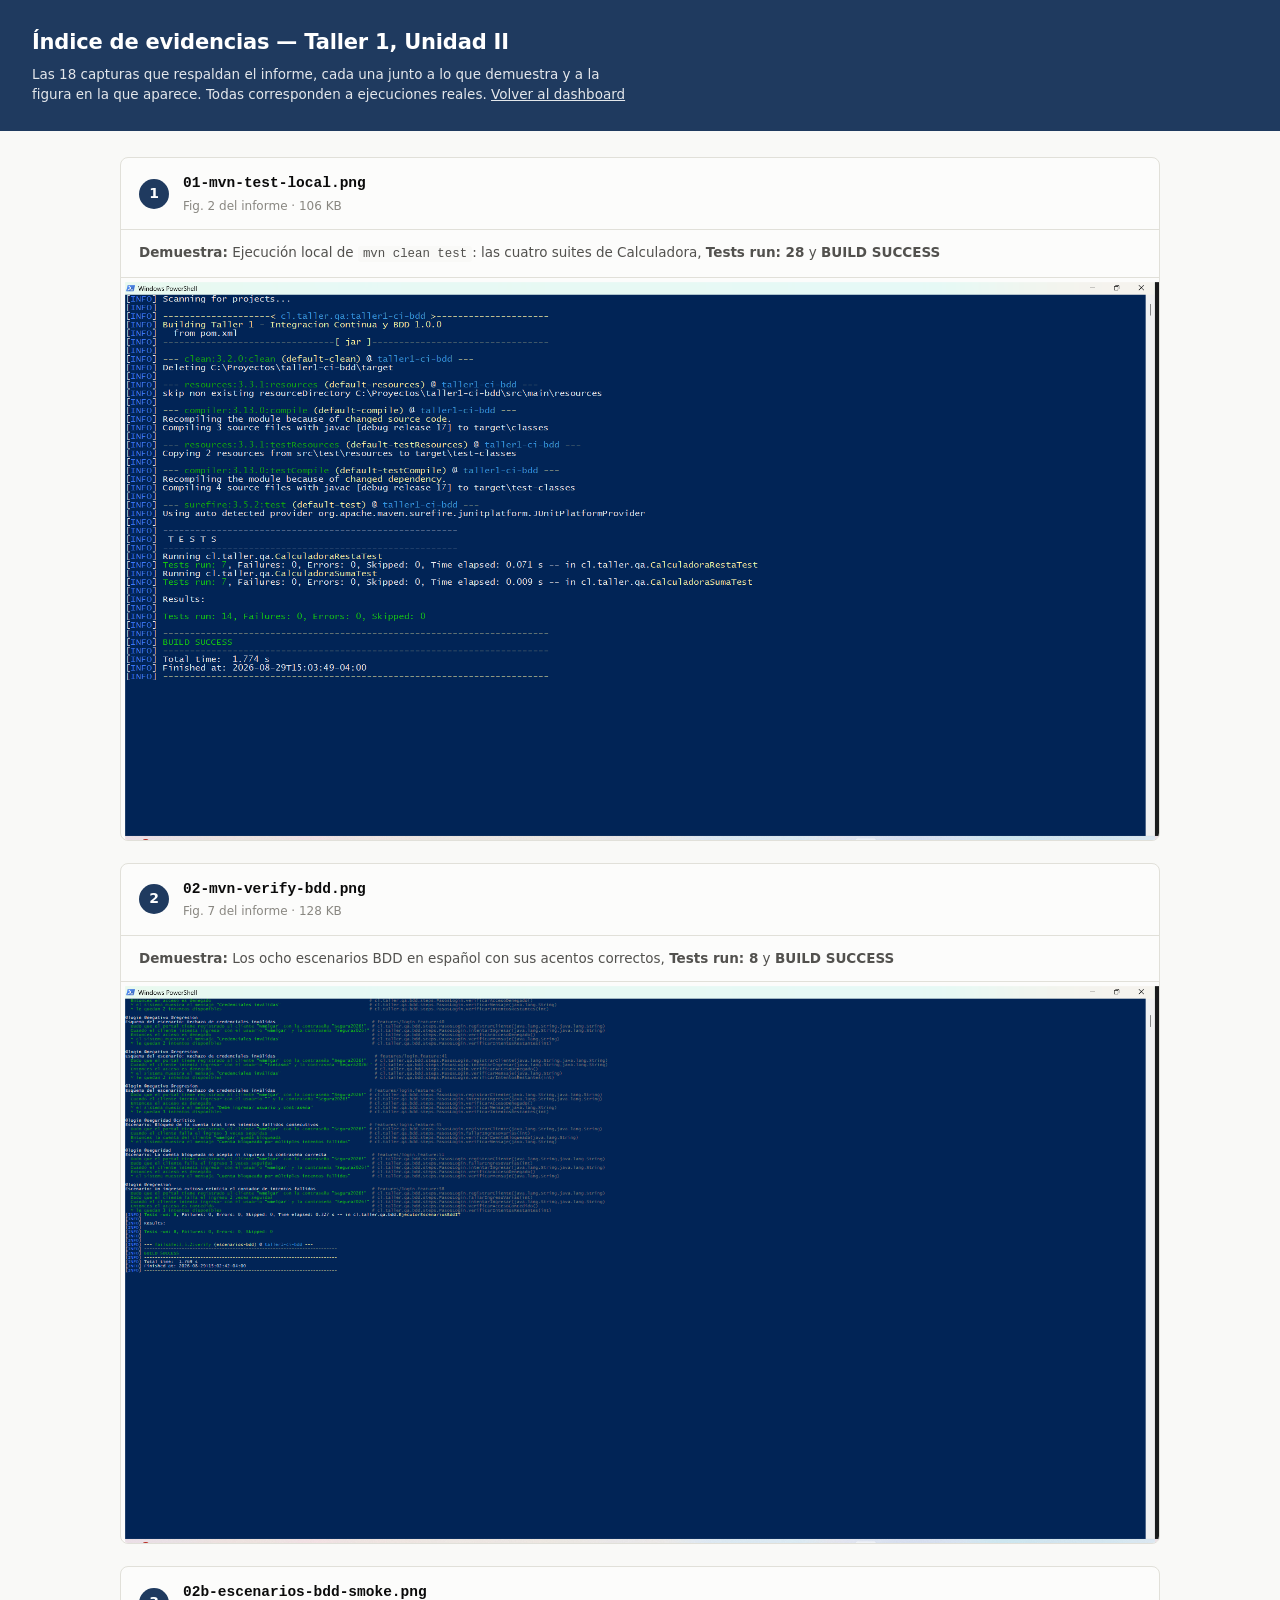
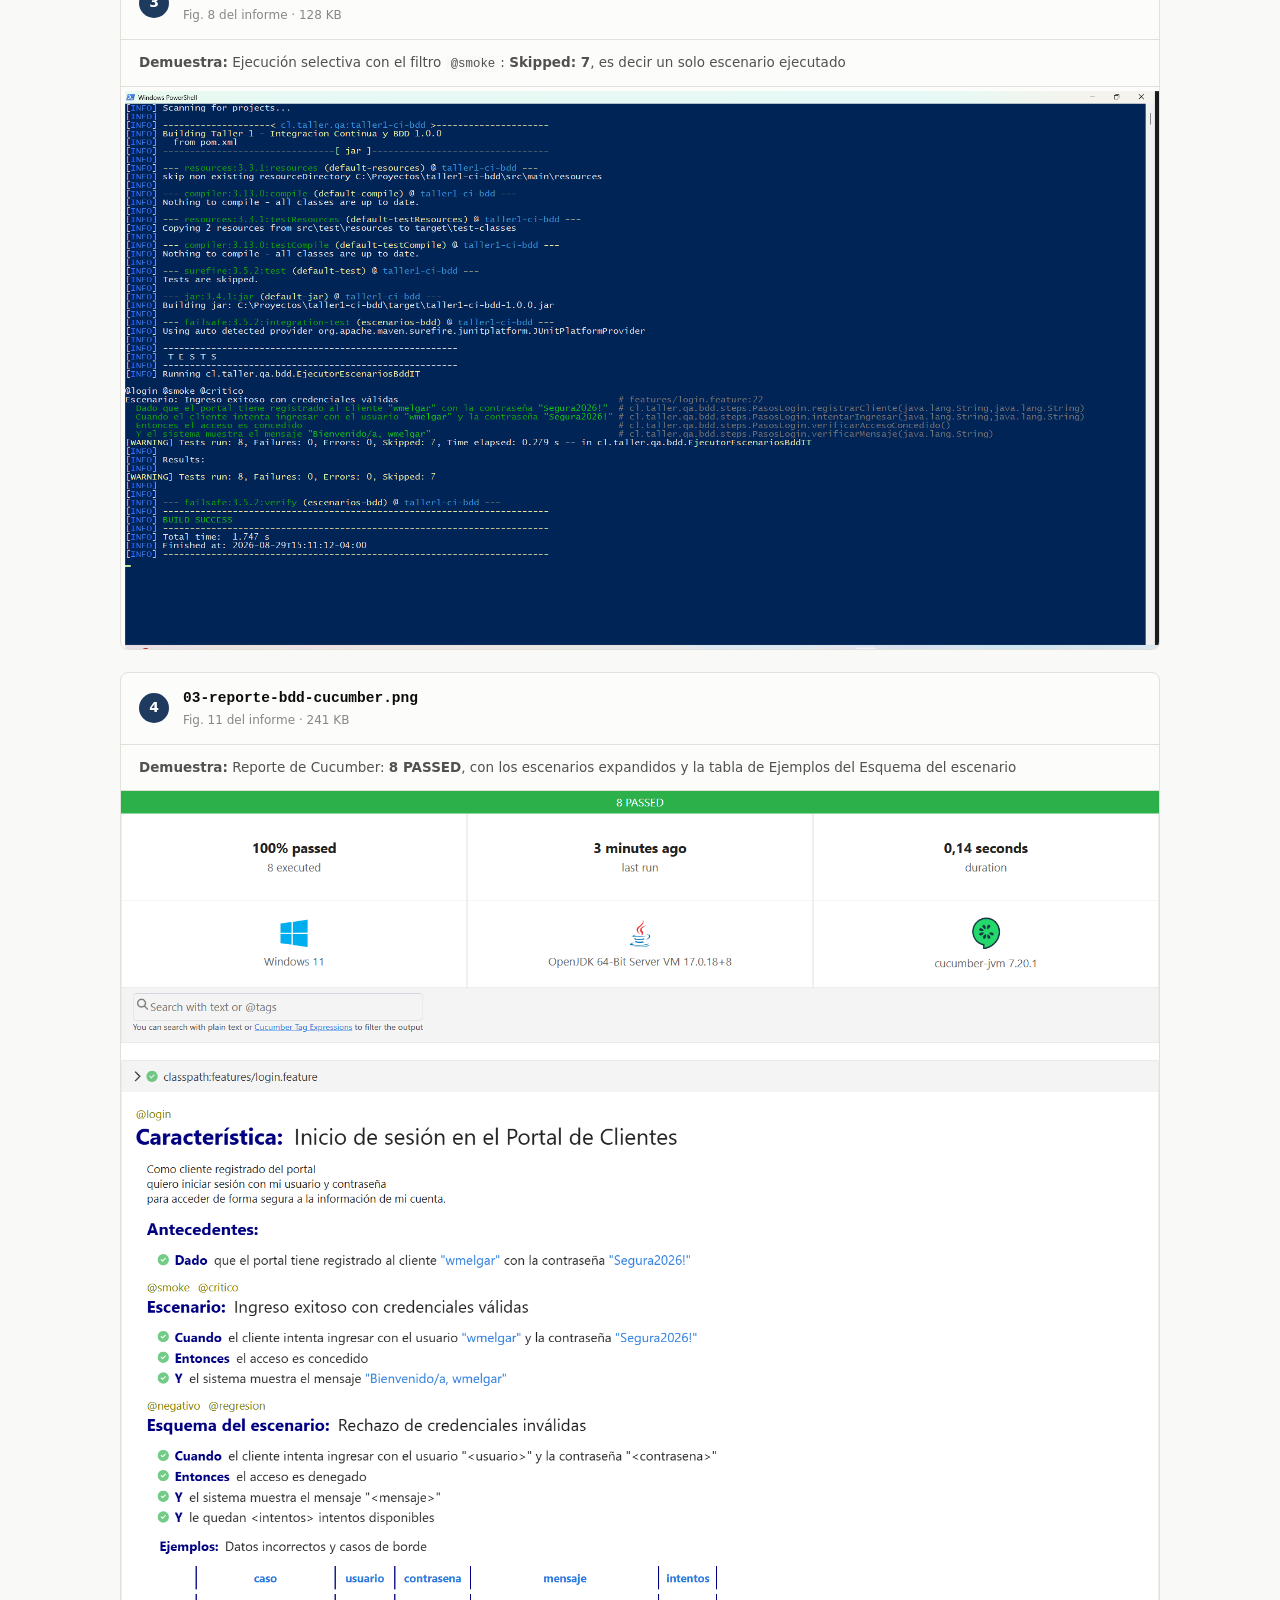
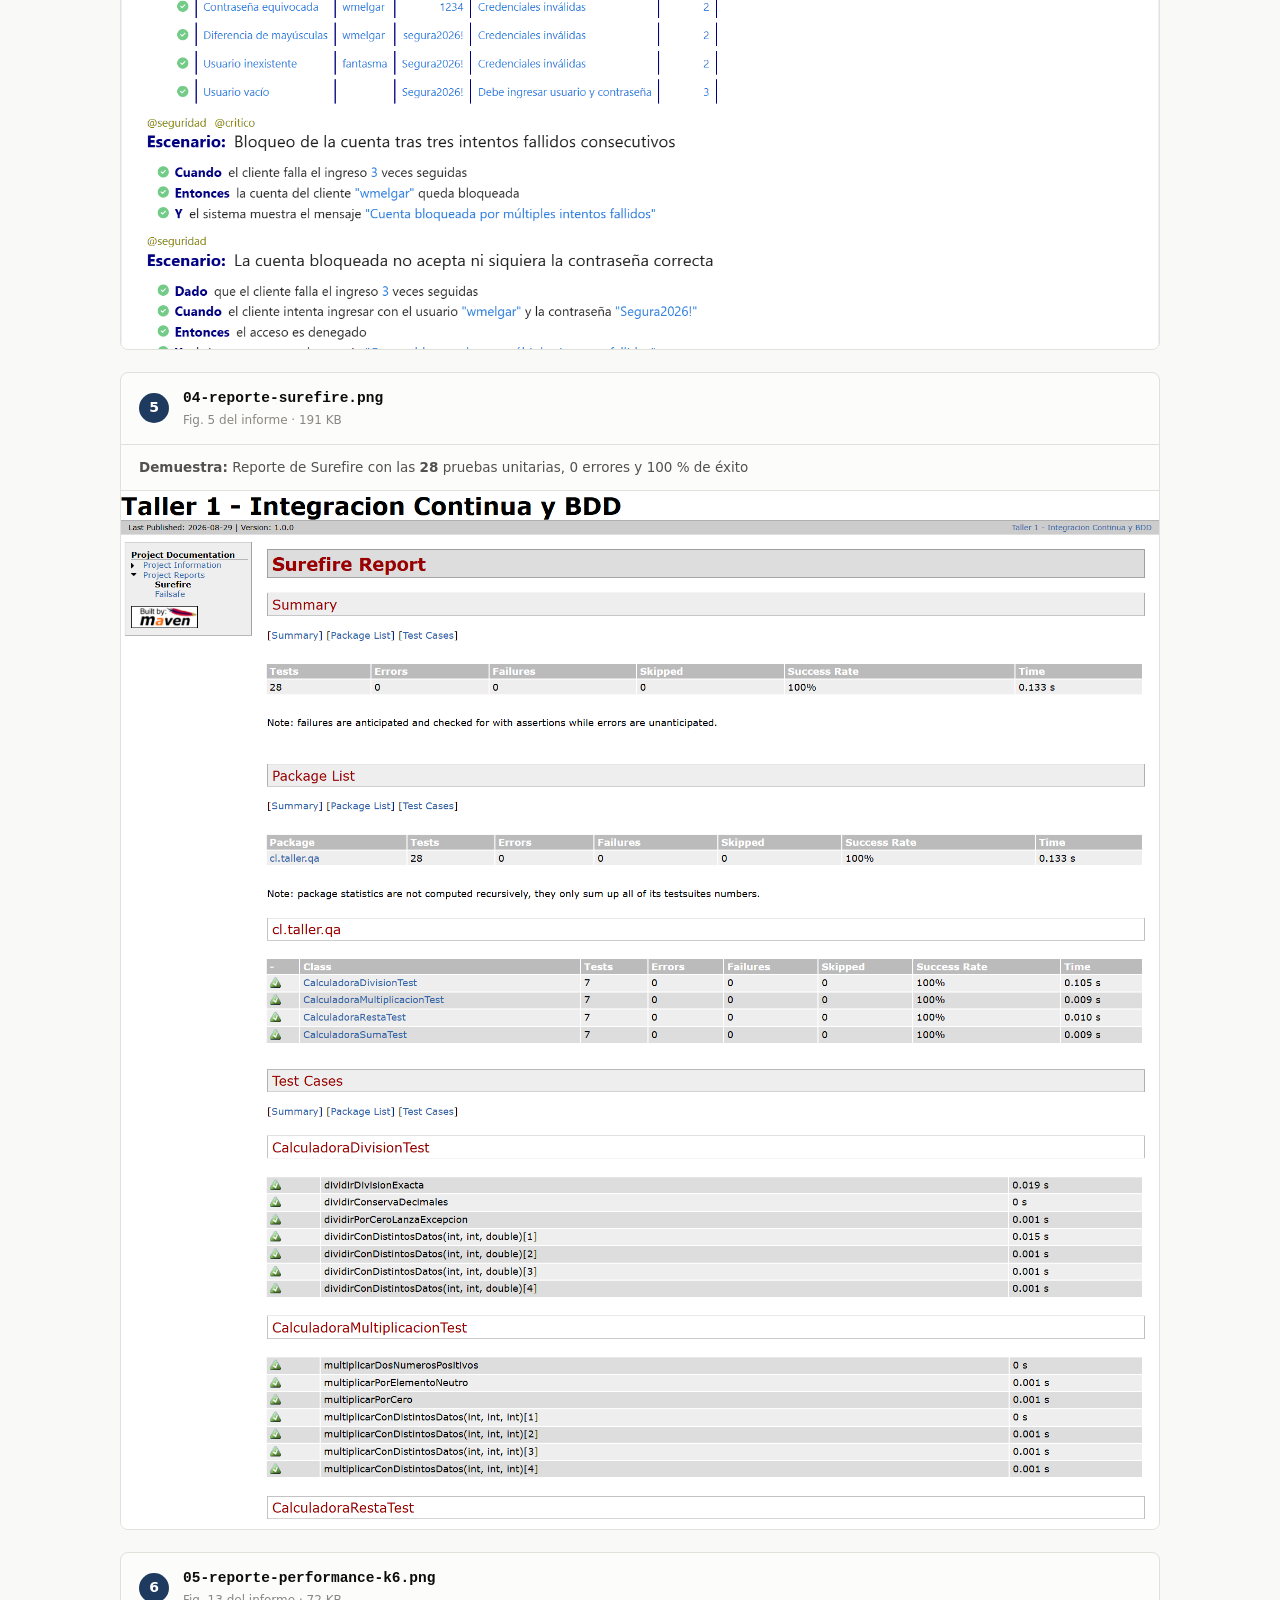
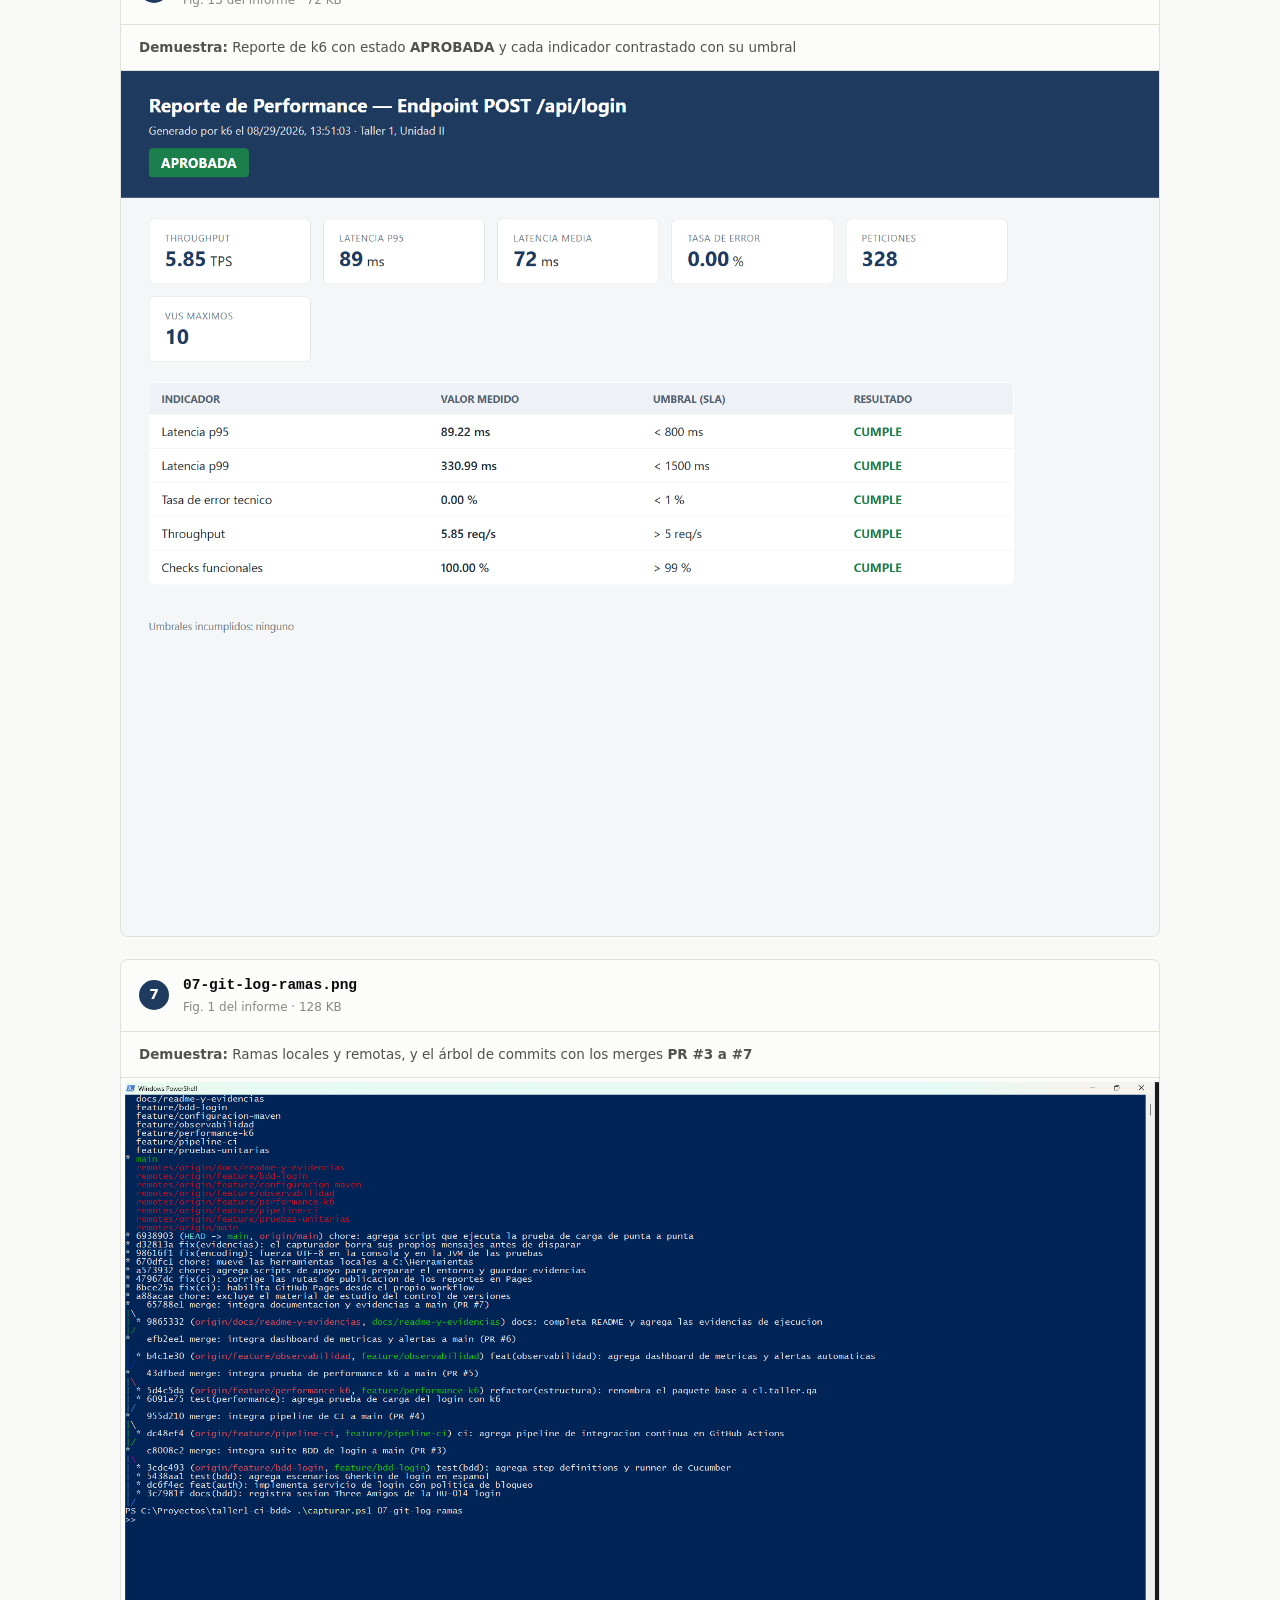
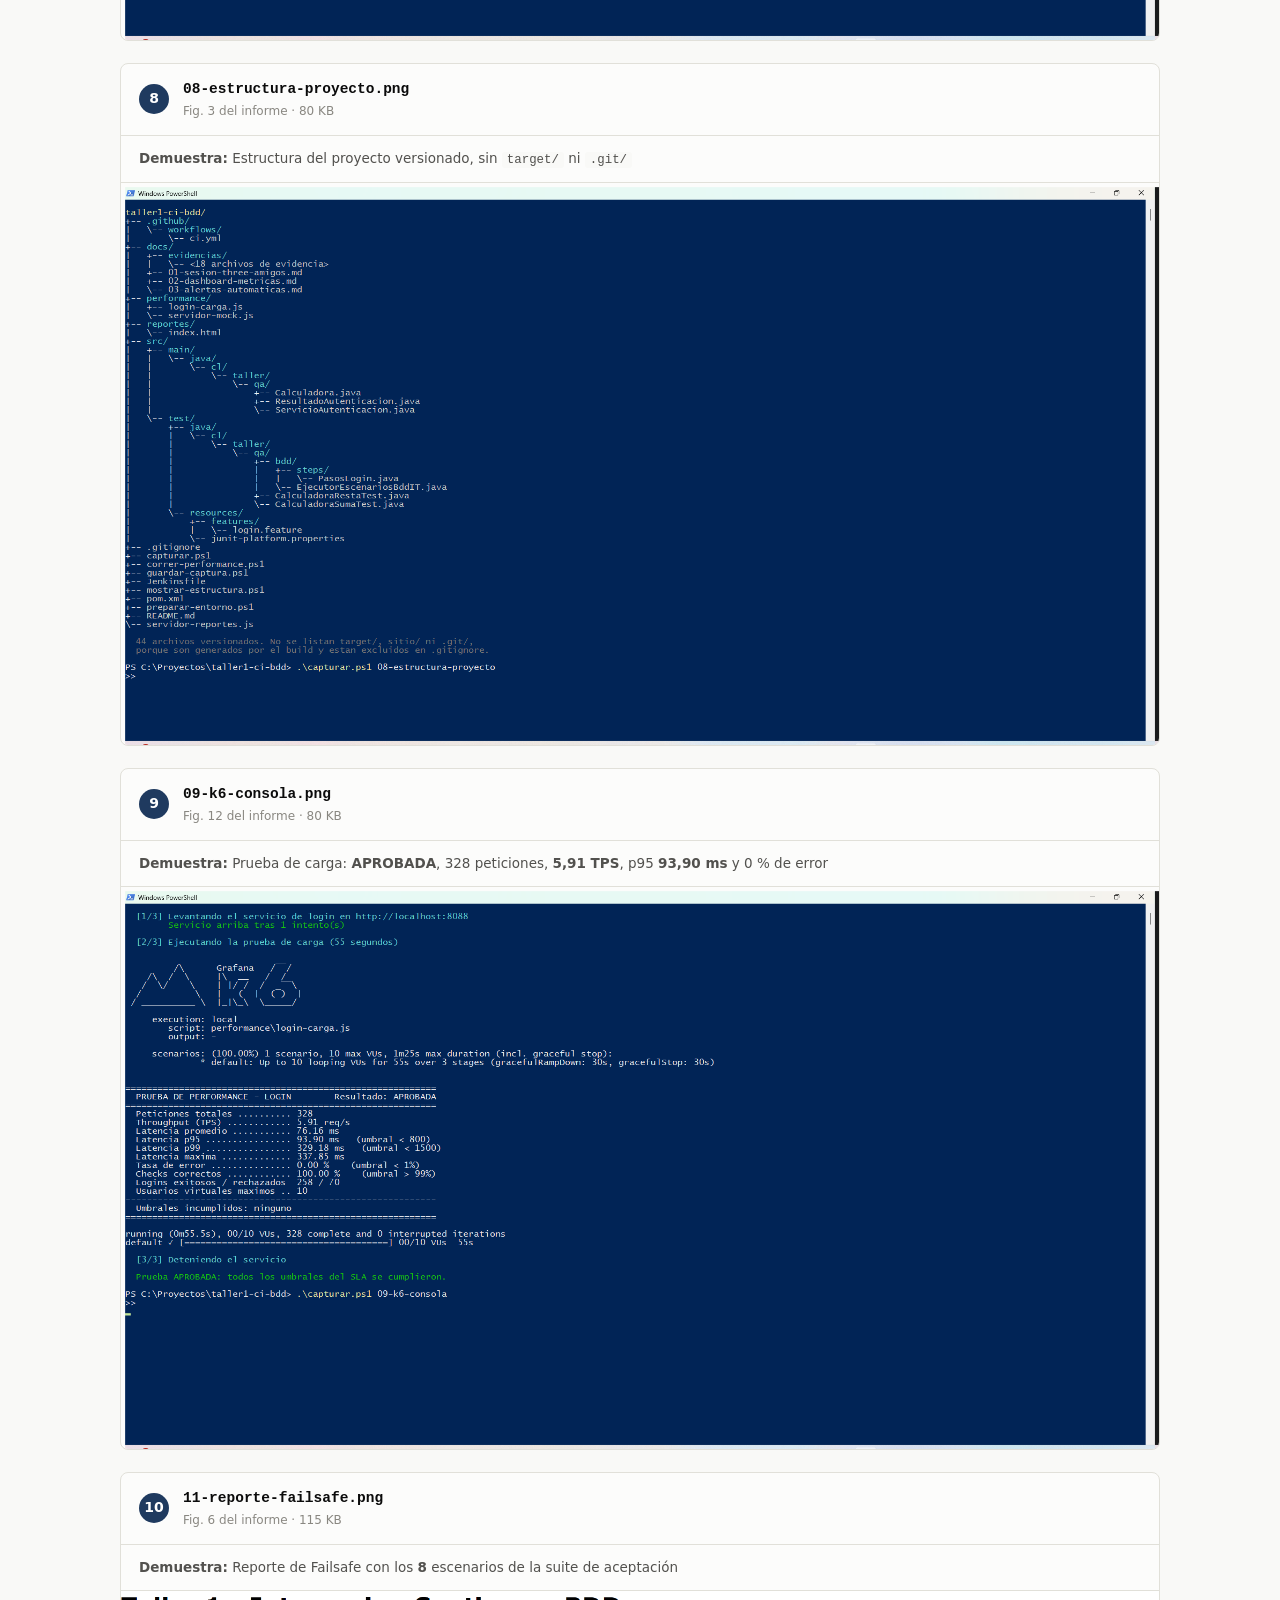
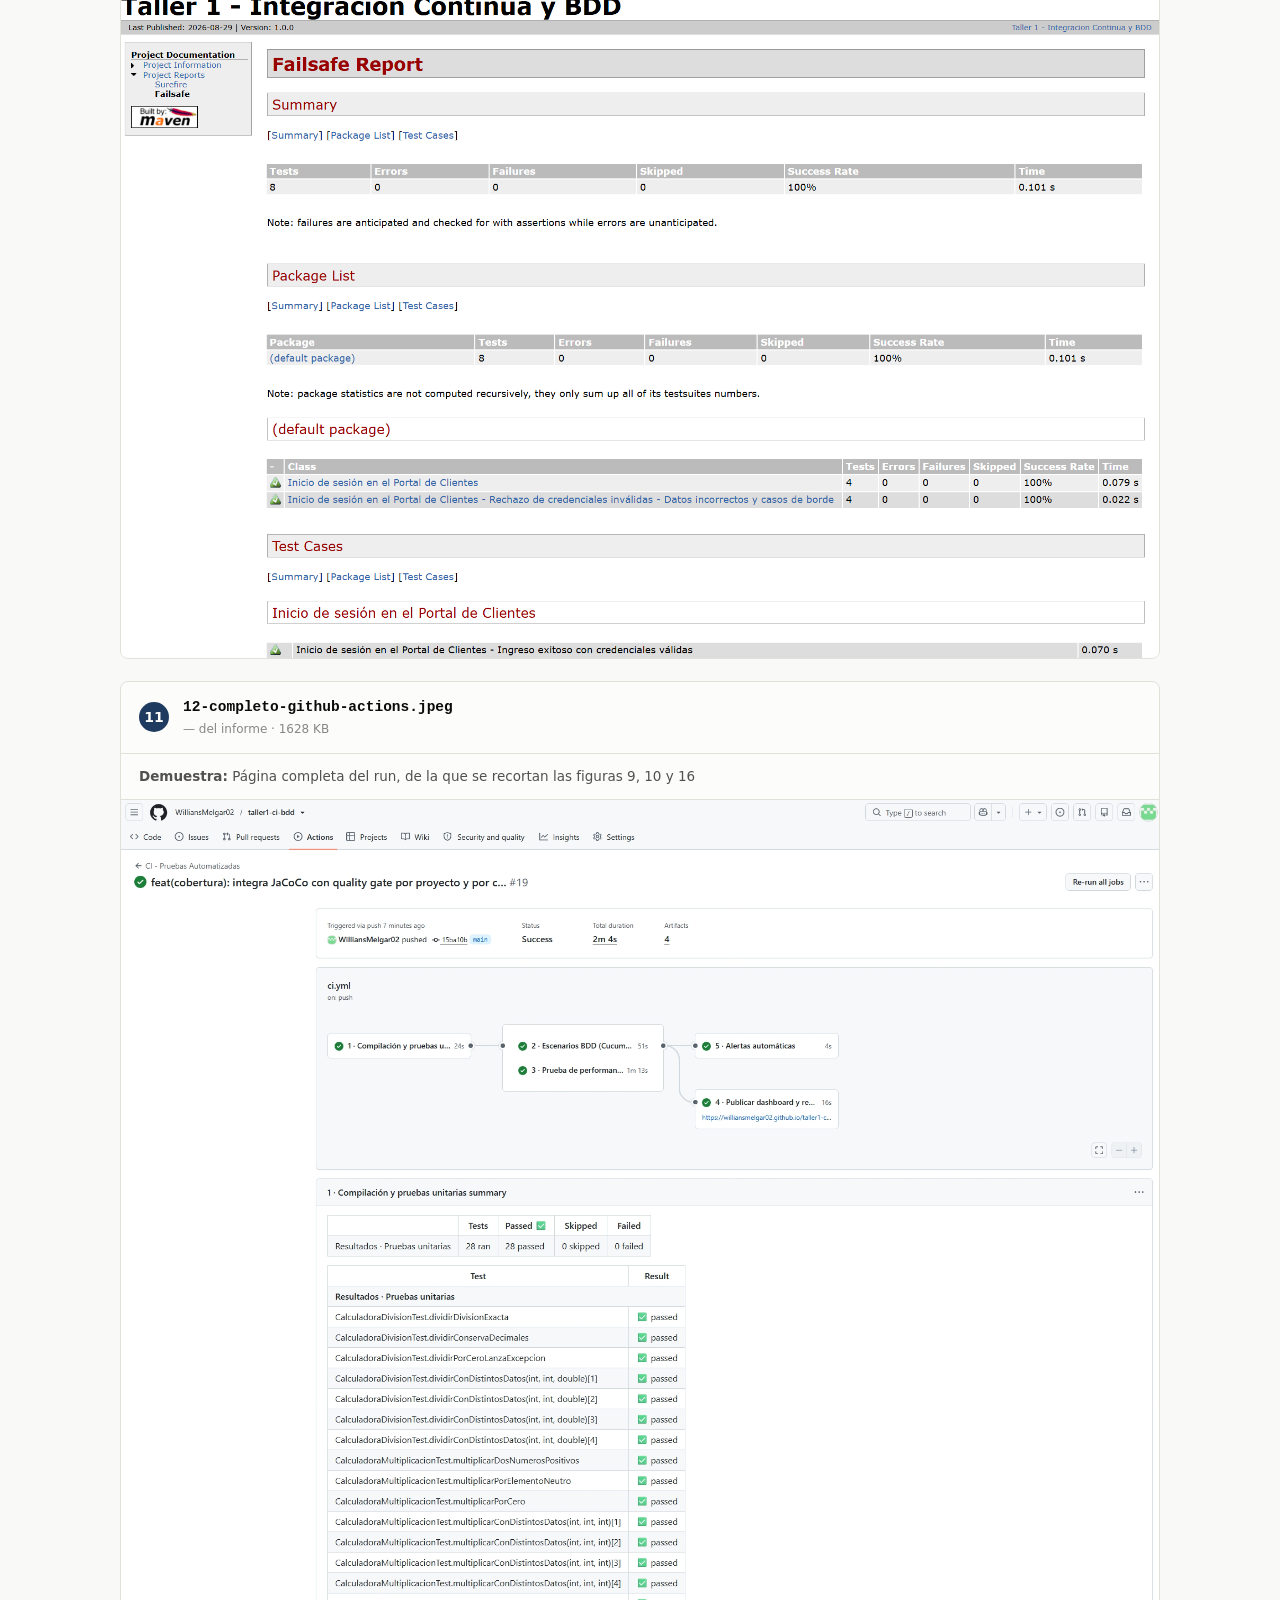
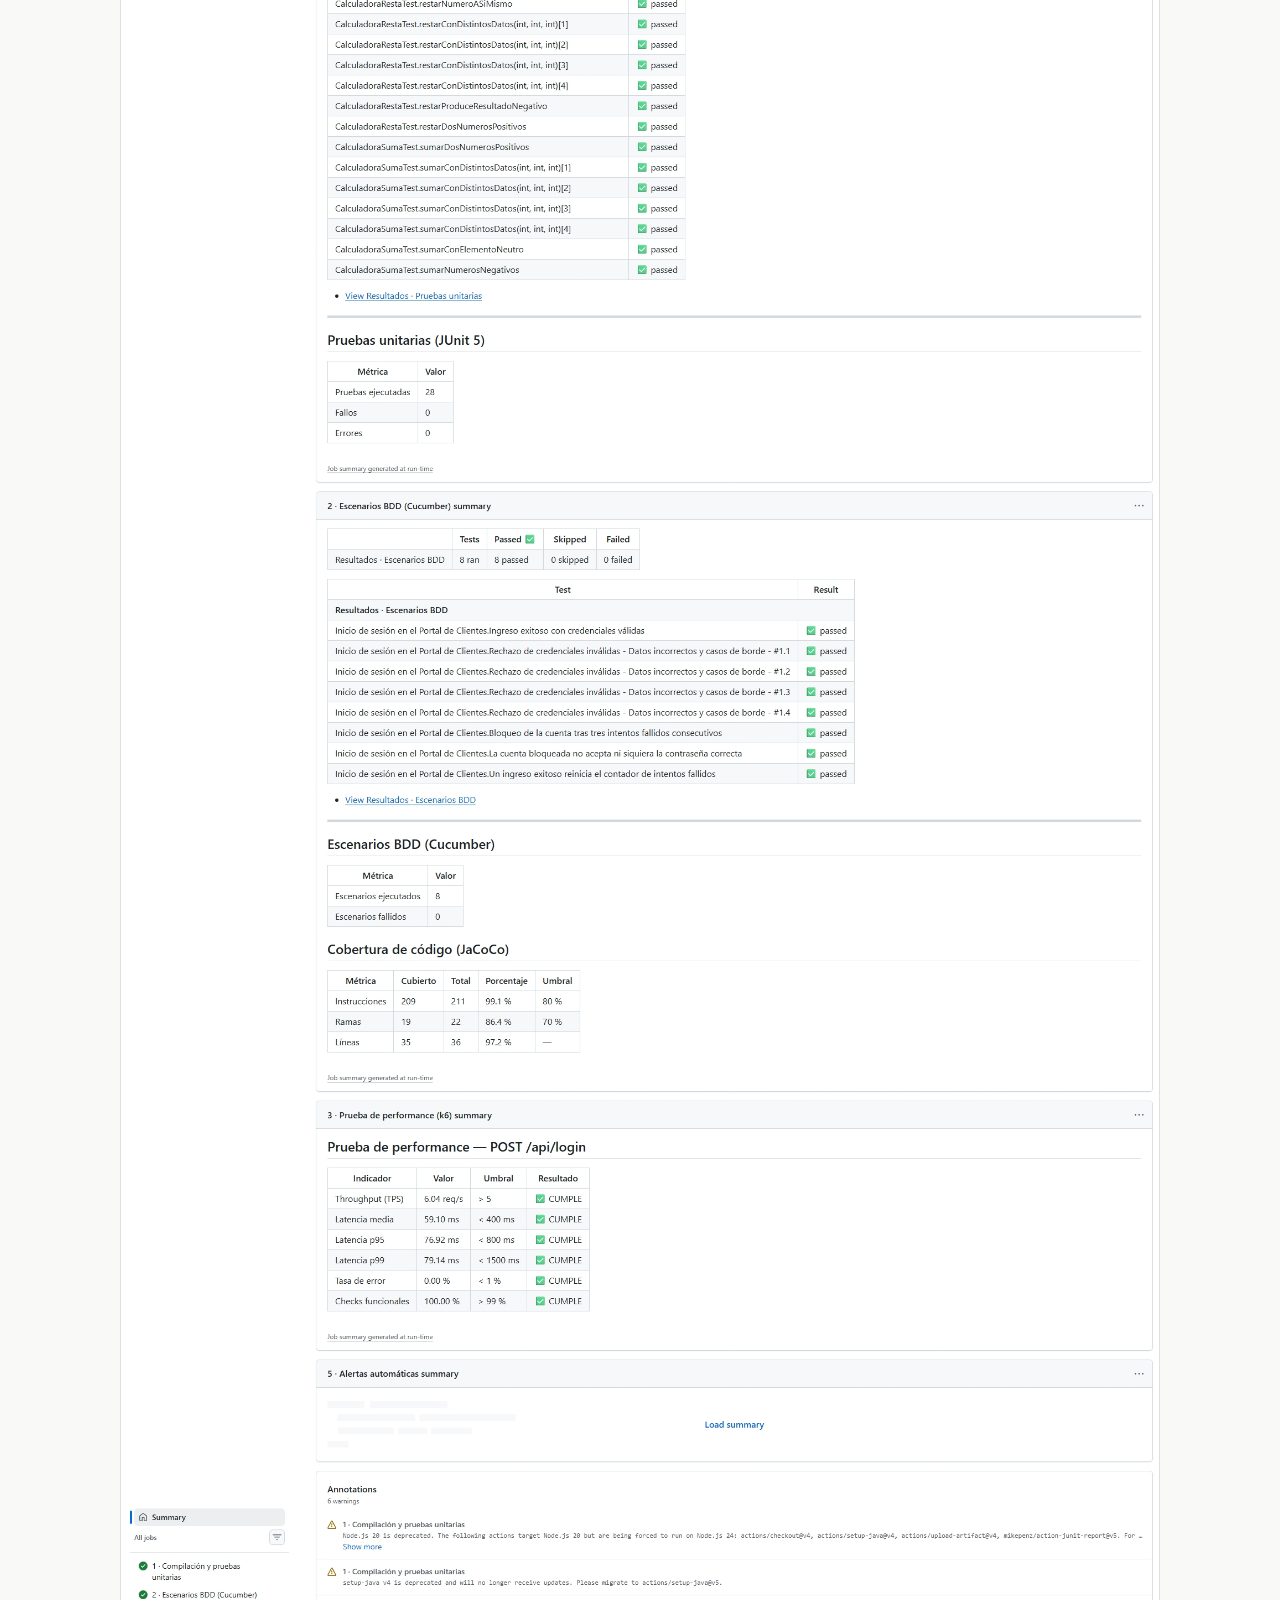
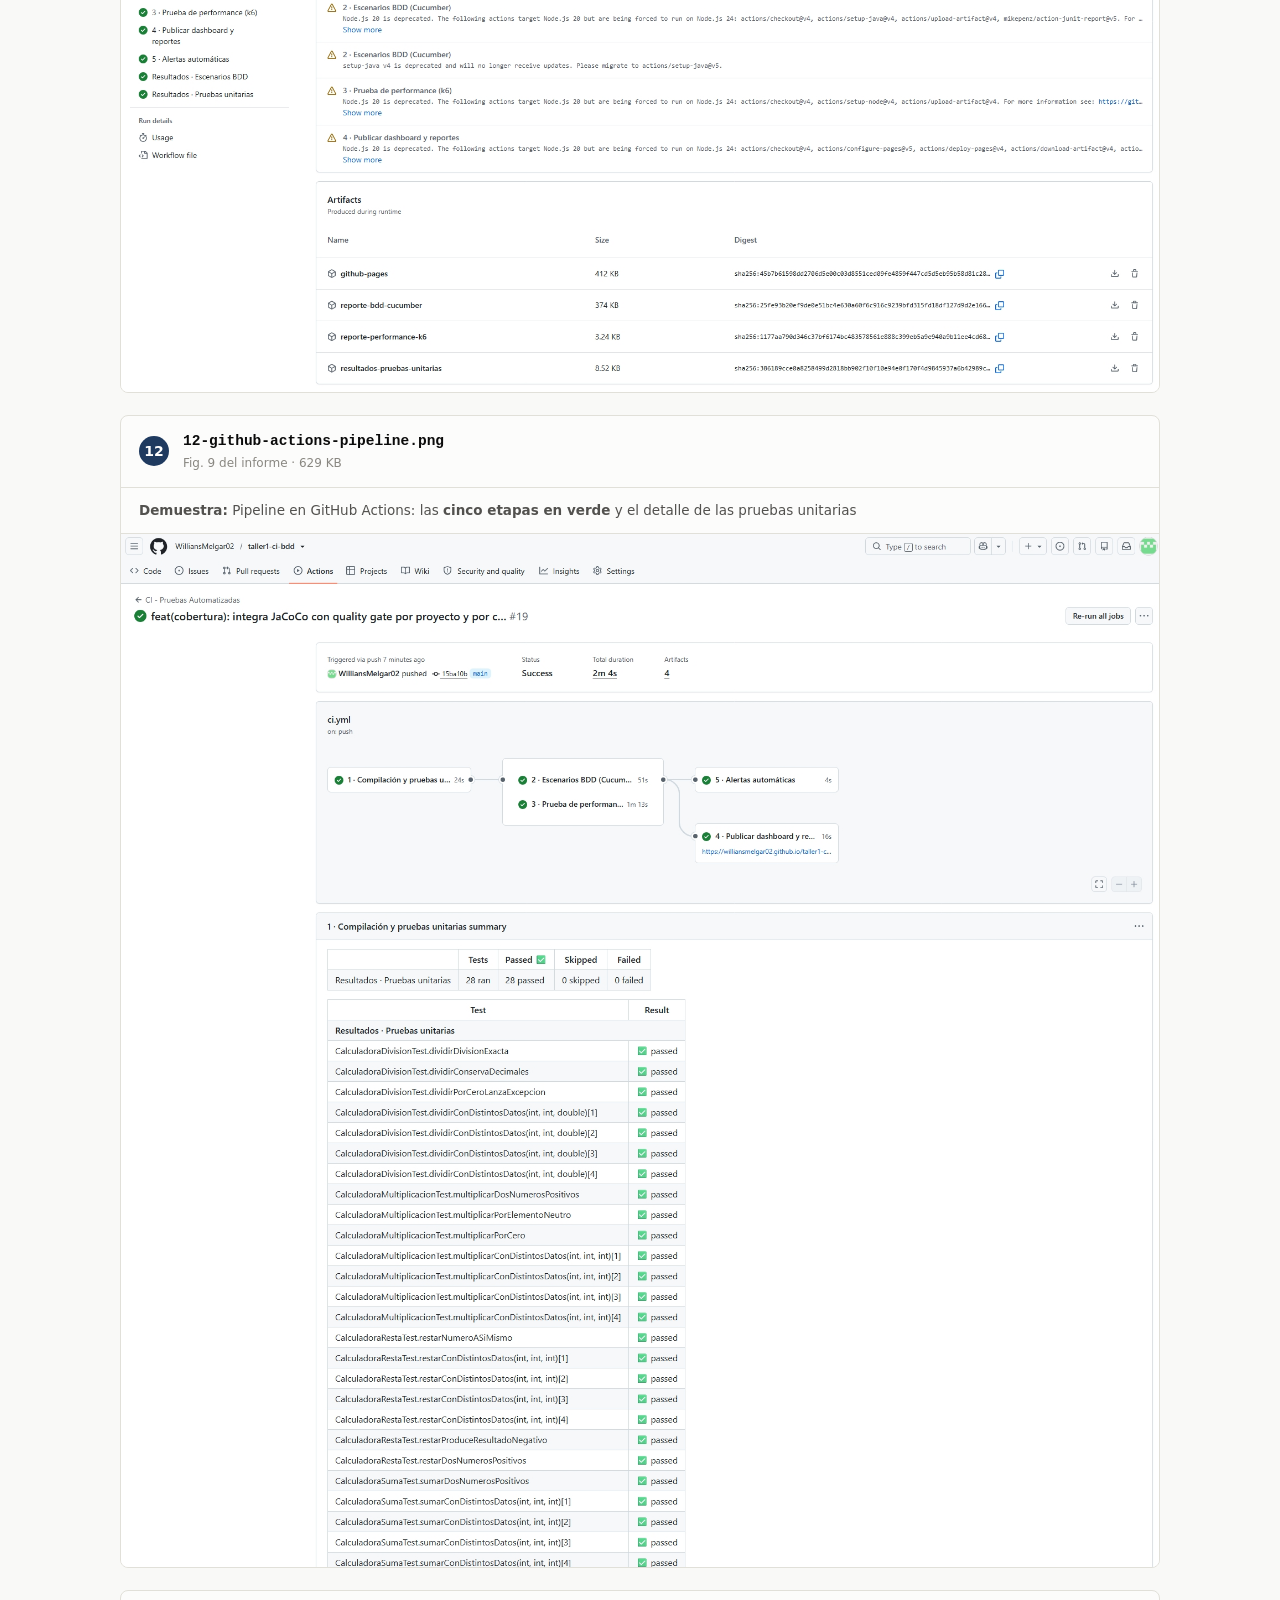
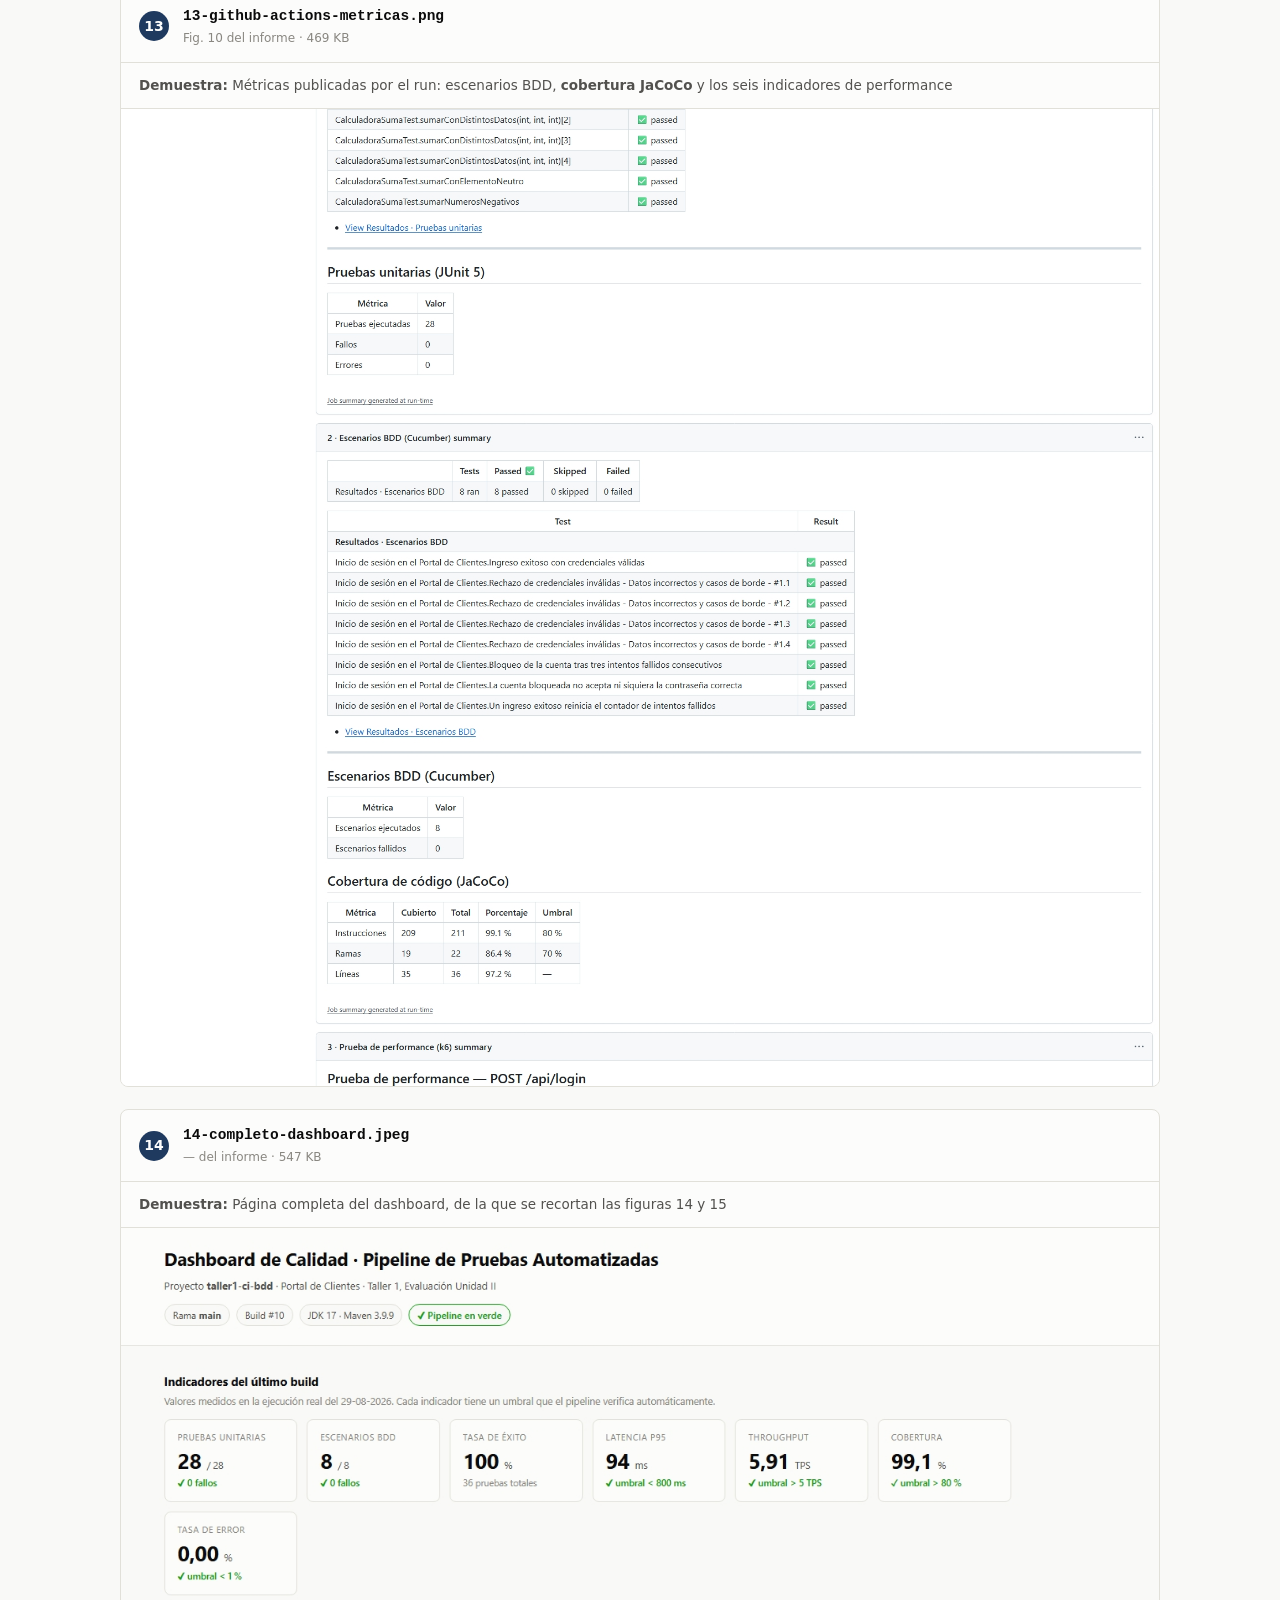
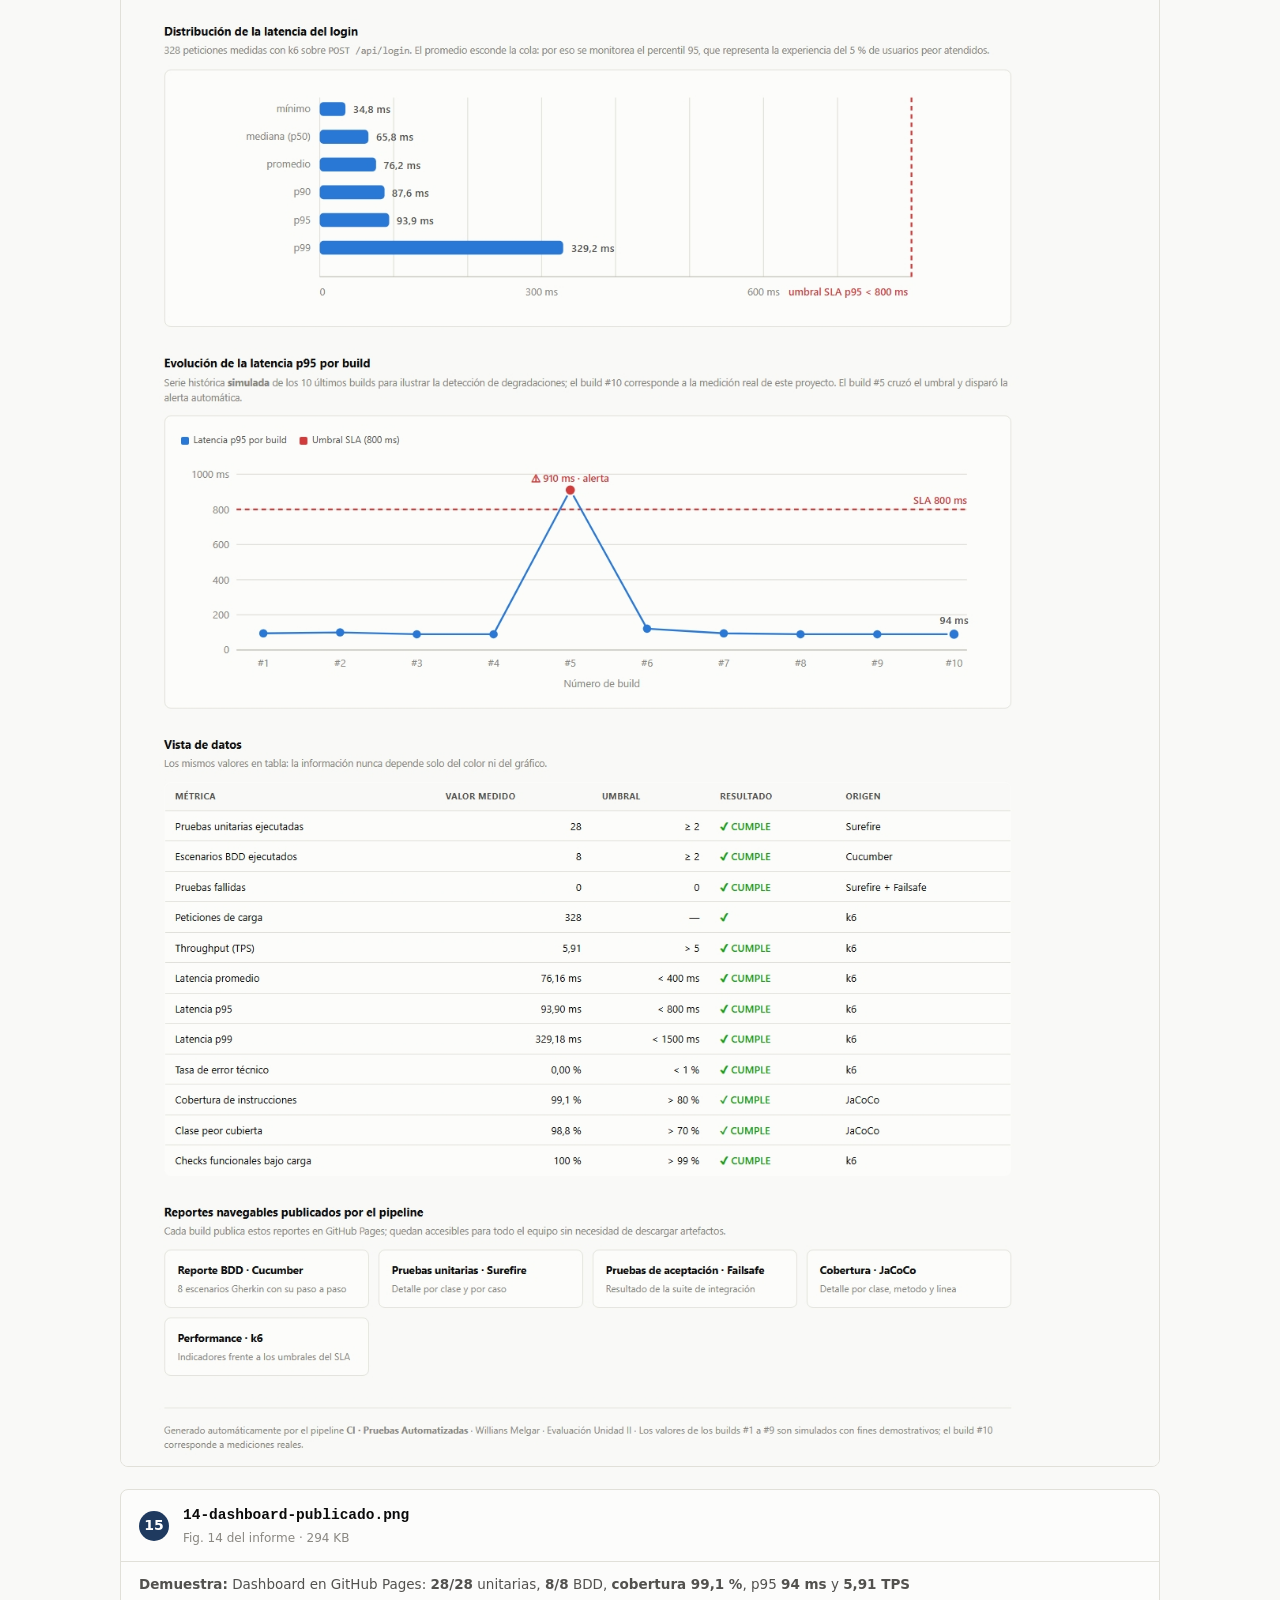
==== docs/evidencias/index.html @ ecc8187d "feat(evidencias): publica un indice navegable de las evidencias Una carpeta con dieciocho PNG no dic" ====
<!doctype html>
<html lang="es"><head><meta charset="utf-8">
<meta name="viewport" content="width=device-width, initial-scale=1">
<title>Índice de evidencias · Taller 1</title>
<style>
  :root{
    color-scheme: light;
    --plano:#f9f9f7; --superficie:#fcfcfb; --borde:#e1e0d9;
    --tinta:#0b0b0b; --tinta-2:#52514e; --tinta-mute:#898781; --acento:#1f3a5f;
  }
  @media (prefers-color-scheme: dark){
    :root{
      color-scheme: dark;
      --plano:#0d0d0d; --superficie:#1a1a19; --borde:#2c2c2a;
      --tinta:#ffffff; --tinta-2:#c3c2b7; --tinta-mute:#898781; --acento:#3987e5;
    }
  }
  *{box-sizing:border-box}
  body{margin:0;background:var(--plano);color:var(--tinta);
       font:15px/1.55 "Segoe UI",system-ui,-apple-system,Arial,sans-serif}
  header.top{background:var(--acento);color:#fff;padding:26px 32px}
  header.top h1{margin:0 0 5px;font-size:21px;letter-spacing:-.2px}
  header.top p{margin:0;opacity:.88;font-size:13.5px;max-width:70ch}
  header.top a{color:#fff}
  main{max-width:1080px;margin:0 auto;padding:26px 20px 60px}
  .ficha{background:var(--superficie);border:1px solid var(--borde);
         border-radius:8px;margin-bottom:22px;overflow:hidden}
  .ficha header{display:flex;align-items:center;gap:14px;padding:14px 18px;
                border-bottom:1px solid var(--borde)}
  .n{background:var(--acento);color:#fff;width:30px;height:30px;border-radius:50%;
     display:grid;place-items:center;font-weight:700;font-size:14px;flex:none}
  .ficha h2{margin:0;font-size:14.5px;font-family:Consolas,ui-monospace,monospace;word-break:break-all}
  .meta{margin:2px 0 0;font-size:12px;color:var(--tinta-mute)}
  .demuestra{margin:0;padding:12px 18px;font-size:13.5px;color:var(--tinta-2);
             border-bottom:1px solid var(--borde)}
  code{font-family:Consolas,ui-monospace,monospace;font-size:.92em;
       background:var(--plano);padding:1px 5px;border-radius:3px}
  .ficha img{display:block;width:100%;height:auto}
  footer{text-align:center;color:var(--tinta-mute);font-size:12.5px;padding:22px}
</style></head><body>
<header class="top">
  <h1>Índice de evidencias &mdash; Taller 1, Unidad II</h1>
  <p>Las 18 capturas que respaldan el informe, cada una junto a lo que demuestra y a la figura
     en la que aparece. Todas corresponden a ejecuciones reales.
     <a href="../../">Volver al dashboard</a></p>
</header>
<main>

  <section class="ficha">
    <header>
      <span class="n">1</span>
      <div class="titulo">
        <h2>01-mvn-test-local.png</h2>
        <p class="meta">Fig. 2 del informe &middot; 106 KB</p>
      </div>
    </header>
    <p class="demuestra"><strong>Demuestra:</strong> Ejecución local de <code>mvn clean test</code>: las cuatro suites de Calculadora, <b>Tests run: 28</b> y <b>BUILD SUCCESS</b></p>
    <a href="01-mvn-test-local.png" target="_blank" rel="noopener">
      <img src="01-mvn-test-local.png" alt="01-mvn-test-local.png" loading="lazy">
    </a>
  </section>

  <section class="ficha">
    <header>
      <span class="n">2</span>
      <div class="titulo">
        <h2>02-mvn-verify-bdd.png</h2>
        <p class="meta">Fig. 7 del informe &middot; 128 KB</p>
      </div>
    </header>
    <p class="demuestra"><strong>Demuestra:</strong> Los ocho escenarios BDD en español con sus acentos correctos, <b>Tests run: 8</b> y <b>BUILD SUCCESS</b></p>
    <a href="02-mvn-verify-bdd.png" target="_blank" rel="noopener">
      <img src="02-mvn-verify-bdd.png" alt="02-mvn-verify-bdd.png" loading="lazy">
    </a>
  </section>

  <section class="ficha">
    <header>
      <span class="n">3</span>
      <div class="titulo">
        <h2>02b-escenarios-bdd-smoke.png</h2>
        <p class="meta">Fig. 8 del informe &middot; 128 KB</p>
      </div>
    </header>
    <p class="demuestra"><strong>Demuestra:</strong> Ejecución selectiva con el filtro <code>@smoke</code>: <b>Skipped: 7</b>, es decir un solo escenario ejecutado</p>
    <a href="02b-escenarios-bdd-smoke.png" target="_blank" rel="noopener">
      <img src="02b-escenarios-bdd-smoke.png" alt="02b-escenarios-bdd-smoke.png" loading="lazy">
    </a>
  </section>

  <section class="ficha">
    <header>
      <span class="n">4</span>
      <div class="titulo">
        <h2>03-reporte-bdd-cucumber.png</h2>
        <p class="meta">Fig. 11 del informe &middot; 241 KB</p>
      </div>
    </header>
    <p class="demuestra"><strong>Demuestra:</strong> Reporte de Cucumber: <b>8 PASSED</b>, con los escenarios expandidos y la tabla de Ejemplos del Esquema del escenario</p>
    <a href="03-reporte-bdd-cucumber.png" target="_blank" rel="noopener">
      <img src="03-reporte-bdd-cucumber.png" alt="03-reporte-bdd-cucumber.png" loading="lazy">
    </a>
  </section>

  <section class="ficha">
    <header>
      <span class="n">5</span>
      <div class="titulo">
        <h2>04-reporte-surefire.png</h2>
        <p class="meta">Fig. 5 del informe &middot; 191 KB</p>
      </div>
    </header>
    <p class="demuestra"><strong>Demuestra:</strong> Reporte de Surefire con las <b>28</b> pruebas unitarias, 0 errores y 100 % de éxito</p>
    <a href="04-reporte-surefire.png" target="_blank" rel="noopener">
      <img src="04-reporte-surefire.png" alt="04-reporte-surefire.png" loading="lazy">
    </a>
  </section>

  <section class="ficha">
    <header>
      <span class="n">6</span>
      <div class="titulo">
        <h2>05-reporte-performance-k6.png</h2>
        <p class="meta">Fig. 13 del informe &middot; 72 KB</p>
      </div>
    </header>
    <p class="demuestra"><strong>Demuestra:</strong> Reporte de k6 con estado <b>APROBADA</b> y cada indicador contrastado con su umbral</p>
    <a href="05-reporte-performance-k6.png" target="_blank" rel="noopener">
      <img src="05-reporte-performance-k6.png" alt="05-reporte-performance-k6.png" loading="lazy">
    </a>
  </section>

  <section class="ficha">
    <header>
      <span class="n">7</span>
      <div class="titulo">
        <h2>07-git-log-ramas.png</h2>
        <p class="meta">Fig. 1 del informe &middot; 128 KB</p>
      </div>
    </header>
    <p class="demuestra"><strong>Demuestra:</strong> Ramas locales y remotas, y el árbol de commits con los merges <b>PR #3 a #7</b></p>
    <a href="07-git-log-ramas.png" target="_blank" rel="noopener">
      <img src="07-git-log-ramas.png" alt="07-git-log-ramas.png" loading="lazy">
    </a>
  </section>

  <section class="ficha">
    <header>
      <span class="n">8</span>
      <div class="titulo">
        <h2>08-estructura-proyecto.png</h2>
        <p class="meta">Fig. 3 del informe &middot; 80 KB</p>
      </div>
    </header>
    <p class="demuestra"><strong>Demuestra:</strong> Estructura del proyecto versionado, sin <code>target/</code> ni <code>.git/</code></p>
    <a href="08-estructura-proyecto.png" target="_blank" rel="noopener">
      <img src="08-estructura-proyecto.png" alt="08-estructura-proyecto.png" loading="lazy">
    </a>
  </section>

  <section class="ficha">
    <header>
      <span class="n">9</span>
      <div class="titulo">
        <h2>09-k6-consola.png</h2>
        <p class="meta">Fig. 12 del informe &middot; 80 KB</p>
      </div>
    </header>
    <p class="demuestra"><strong>Demuestra:</strong> Prueba de carga: <b>APROBADA</b>, 328 peticiones, <b>5,91 TPS</b>, p95 <b>93,90 ms</b> y 0 % de error</p>
    <a href="09-k6-consola.png" target="_blank" rel="noopener">
      <img src="09-k6-consola.png" alt="09-k6-consola.png" loading="lazy">
    </a>
  </section>

  <section class="ficha">
    <header>
      <span class="n">10</span>
      <div class="titulo">
        <h2>11-reporte-failsafe.png</h2>
        <p class="meta">Fig. 6 del informe &middot; 115 KB</p>
      </div>
    </header>
    <p class="demuestra"><strong>Demuestra:</strong> Reporte de Failsafe con los <b>8</b> escenarios de la suite de aceptación</p>
    <a href="11-reporte-failsafe.png" target="_blank" rel="noopener">
      <img src="11-reporte-failsafe.png" alt="11-reporte-failsafe.png" loading="lazy">
    </a>
  </section>

  <section class="ficha">
    <header>
      <span class="n">11</span>
      <div class="titulo">
        <h2>12-completo-github-actions.jpeg</h2>
        <p class="meta">— del informe &middot; 1628 KB</p>
      </div>
    </header>
    <p class="demuestra"><strong>Demuestra:</strong> Página completa del run, de la que se recortan las figuras 9, 10 y 16</p>
    <a href="12-completo-github-actions.jpeg" target="_blank" rel="noopener">
      <img src="12-completo-github-actions.jpeg" alt="12-completo-github-actions.jpeg" loading="lazy">
    </a>
  </section>

  <section class="ficha">
    <header>
      <span class="n">12</span>
      <div class="titulo">
        <h2>12-github-actions-pipeline.png</h2>
        <p class="meta">Fig. 9 del informe &middot; 629 KB</p>
      </div>
    </header>
    <p class="demuestra"><strong>Demuestra:</strong> Pipeline en GitHub Actions: las <b>cinco etapas en verde</b> y el detalle de las pruebas unitarias</p>
    <a href="12-github-actions-pipeline.png" target="_blank" rel="noopener">
      <img src="12-github-actions-pipeline.png" alt="12-github-actions-pipeline.png" loading="lazy">
    </a>
  </section>

  <section class="ficha">
    <header>
      <span class="n">13</span>
      <div class="titulo">
        <h2>13-github-actions-metricas.png</h2>
        <p class="meta">Fig. 10 del informe &middot; 469 KB</p>
      </div>
    </header>
    <p class="demuestra"><strong>Demuestra:</strong> Métricas publicadas por el run: escenarios BDD, <b>cobertura JaCoCo</b> y los seis indicadores de performance</p>
    <a href="13-github-actions-metricas.png" target="_blank" rel="noopener">
      <img src="13-github-actions-metricas.png" alt="13-github-actions-metricas.png" loading="lazy">
    </a>
  </section>

  <section class="ficha">
    <header>
      <span class="n">14</span>
      <div class="titulo">
        <h2>14-completo-dashboard.jpeg</h2>
        <p class="meta">— del informe &middot; 547 KB</p>
      </div>
    </header>
    <p class="demuestra"><strong>Demuestra:</strong> Página completa del dashboard, de la que se recortan las figuras 14 y 15</p>
    <a href="14-completo-dashboard.jpeg" target="_blank" rel="noopener">
      <img src="14-completo-dashboard.jpeg" alt="14-completo-dashboard.jpeg" loading="lazy">
    </a>
  </section>

  <section class="ficha">
    <header>
      <span class="n">15</span>
      <div class="titulo">
        <h2>14-dashboard-publicado.png</h2>
        <p class="meta">Fig. 14 del informe &middot; 294 KB</p>
      </div>
    </header>
    <p class="demuestra"><strong>Demuestra:</strong> Dashboard en GitHub Pages: <b>28/28</b> unitarias, <b>8/8</b> BDD, <b>cobertura 99,1 %</b>, p95 <b>94 ms</b> y <b>5,91 TPS</b></p>
    <a href="14-dashboard-publicado.png" target="_blank" rel="noopener">
      <img src="14-dashboard-publicado.png" alt="14-dashboard-publicado.png" loading="lazy">
    </a>
  </section>

  <section class="ficha">
    <header>
      <span class="n">16</span>
      <div class="titulo">
        <h2>14b-dashboard-datos.png</h2>
        <p class="meta">Fig. 15 del informe &middot; 300 KB</p>
      </div>
    </header>
    <p class="demuestra"><strong>Demuestra:</strong> Evolución del percentil 95 por build, la vista de datos en tabla y los enlaces a los reportes navegables</p>
    <a href="14b-dashboard-datos.png" target="_blank" rel="noopener">
      <img src="14b-dashboard-datos.png" alt="14b-dashboard-datos.png" loading="lazy">
    </a>
  </section>

  <section class="ficha">
    <header>
      <span class="n">17</span>
      <div class="titulo">
        <h2>15-github-actions-artefactos.png</h2>
        <p class="meta">Fig. 16 del informe &middot; 477 KB</p>
      </div>
    </header>
    <p class="demuestra"><strong>Demuestra:</strong> Etapa <b>5 · Alertas automáticas</b> y los cuatro artefactos publicados por el pipeline</p>
    <a href="15-github-actions-artefactos.png" target="_blank" rel="noopener">
      <img src="15-github-actions-artefactos.png" alt="15-github-actions-artefactos.png" loading="lazy">
    </a>
  </section>

  <section class="ficha">
    <header>
      <span class="n">18</span>
      <div class="titulo">
        <h2>16-reporte-cobertura.png</h2>
        <p class="meta">Fig. 4 del informe &middot; 85 KB</p>
      </div>
    </header>
    <p class="demuestra"><strong>Demuestra:</strong> Reporte de JaCoCo con el detalle por clase: <b>Calculadora al 100 %</b> tras cubrir los métodos que faltaban</p>
    <a href="16-reporte-cobertura.png" target="_blank" rel="noopener">
      <img src="16-reporte-cobertura.png" alt="16-reporte-cobertura.png" loading="lazy">
    </a>
  </section>
</main>
<footer>Taller 1 &middot; Evaluación Unidad II &middot; Willians Melgar</footer>
</body></html>
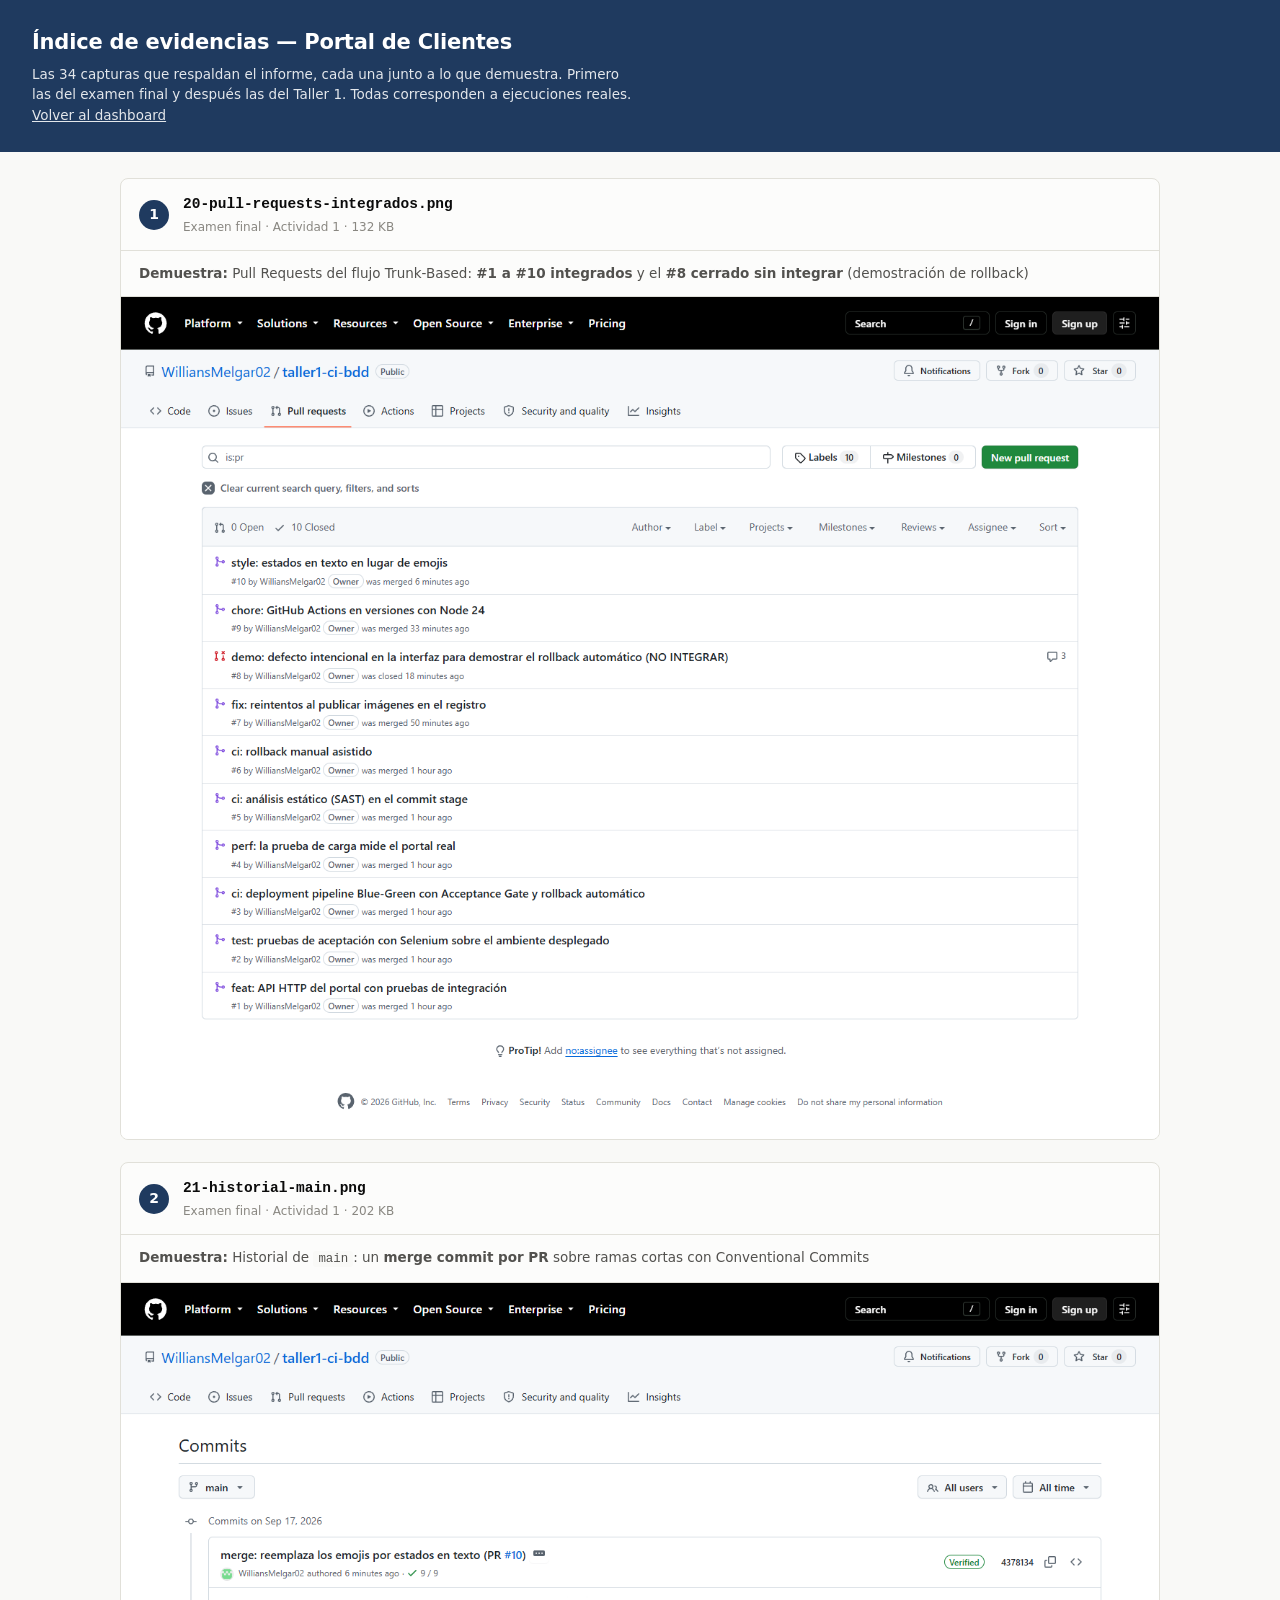
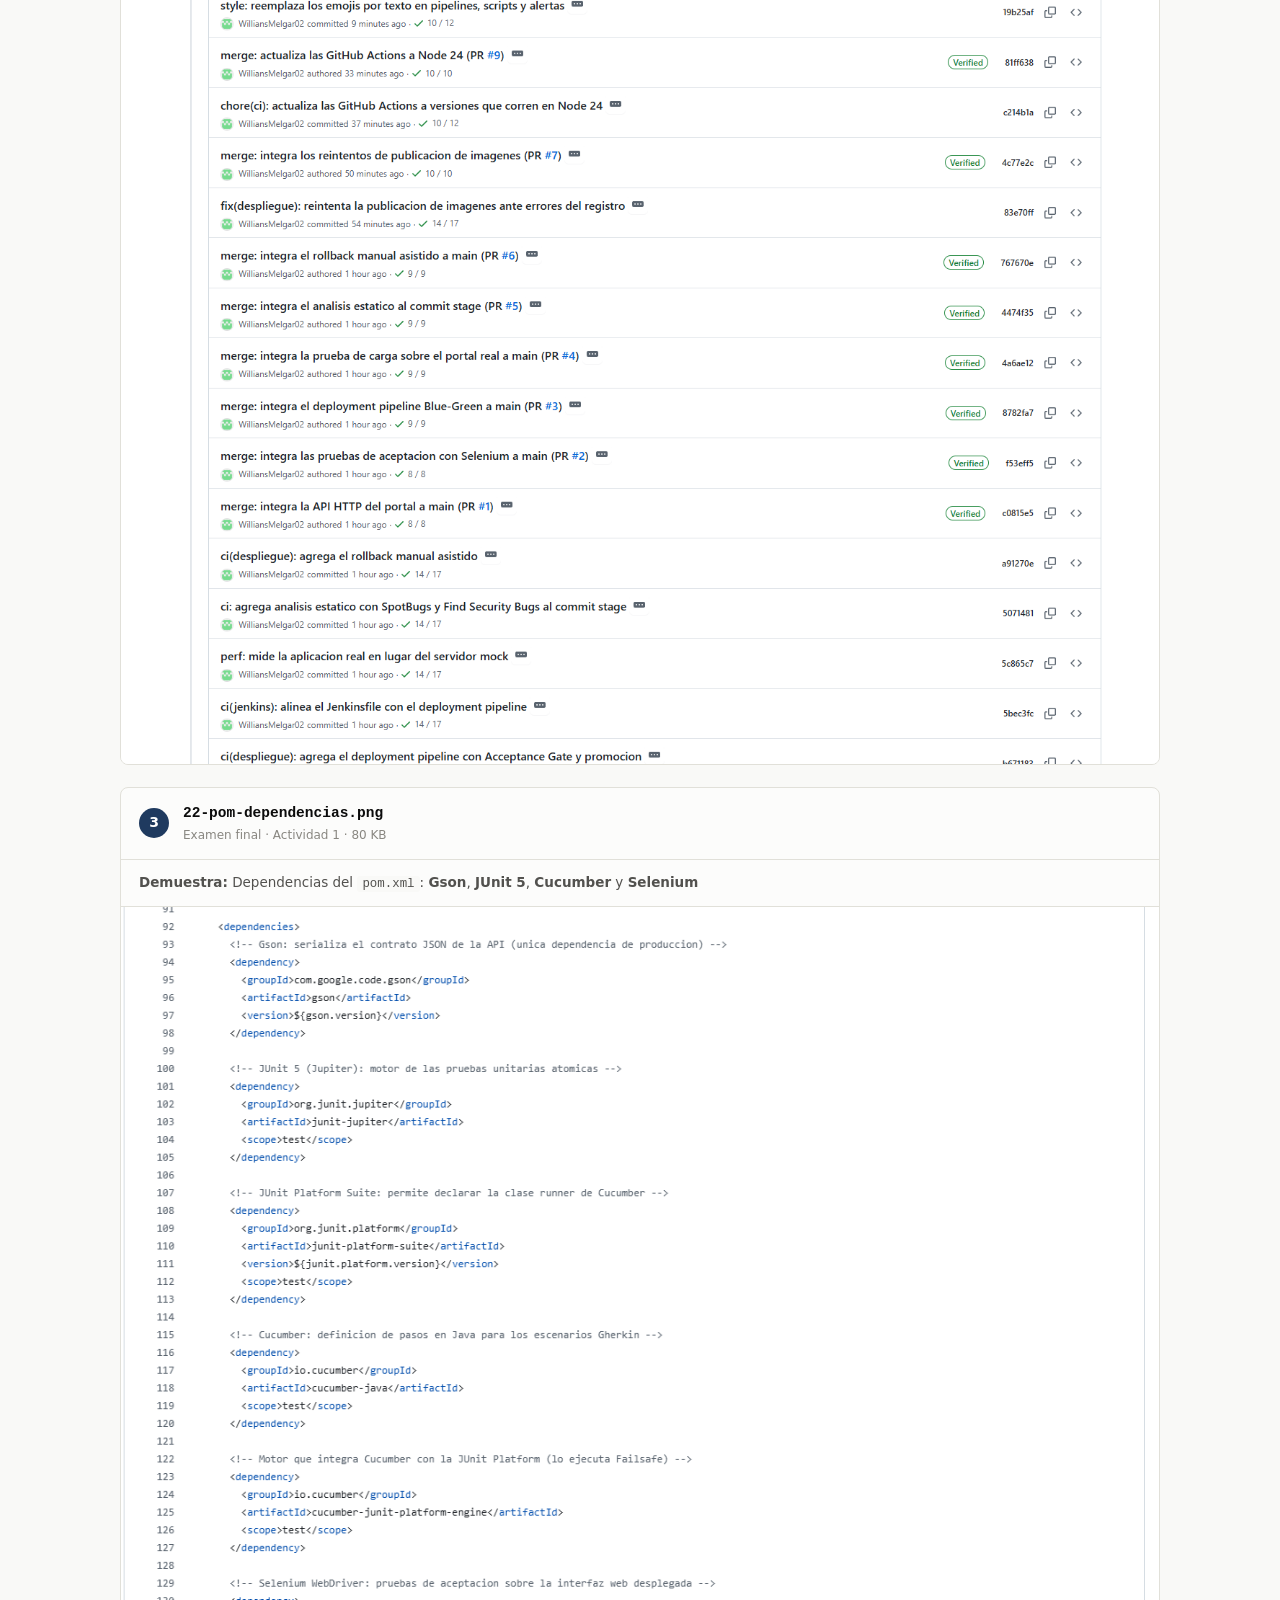
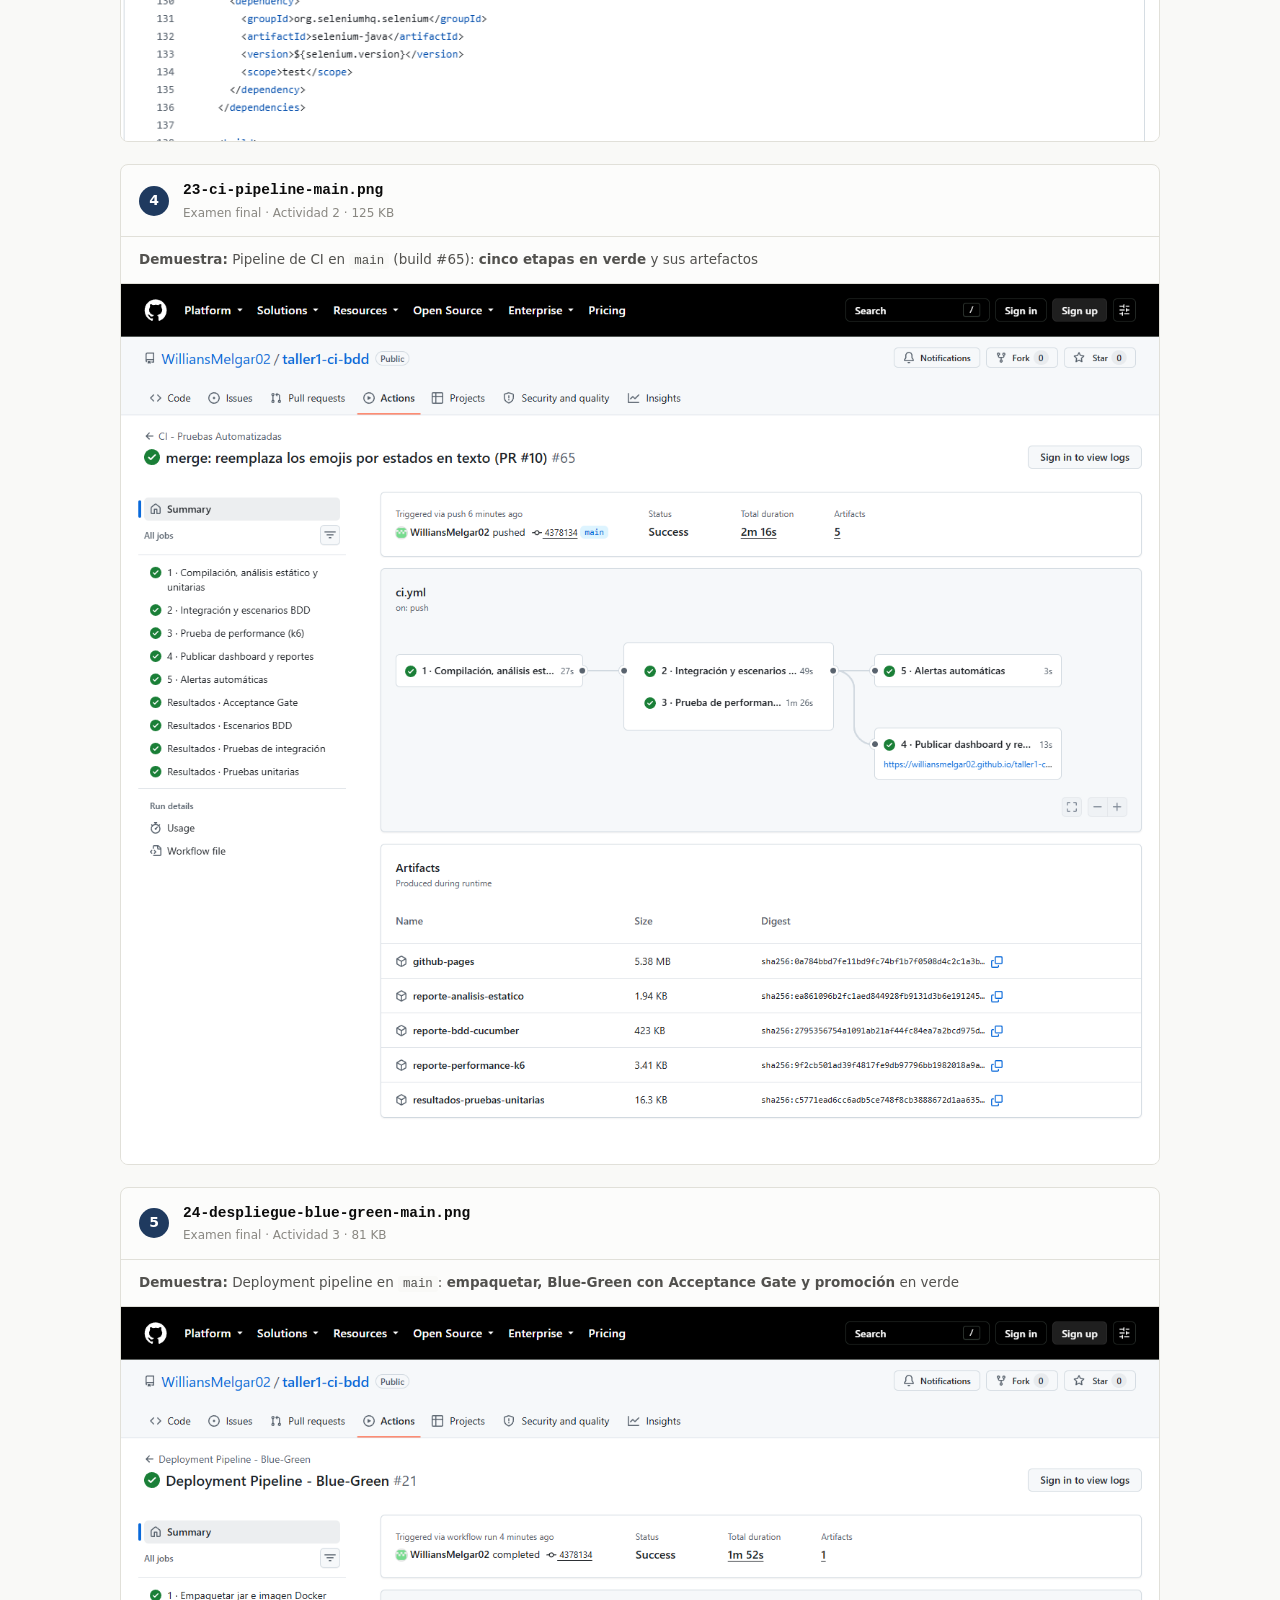
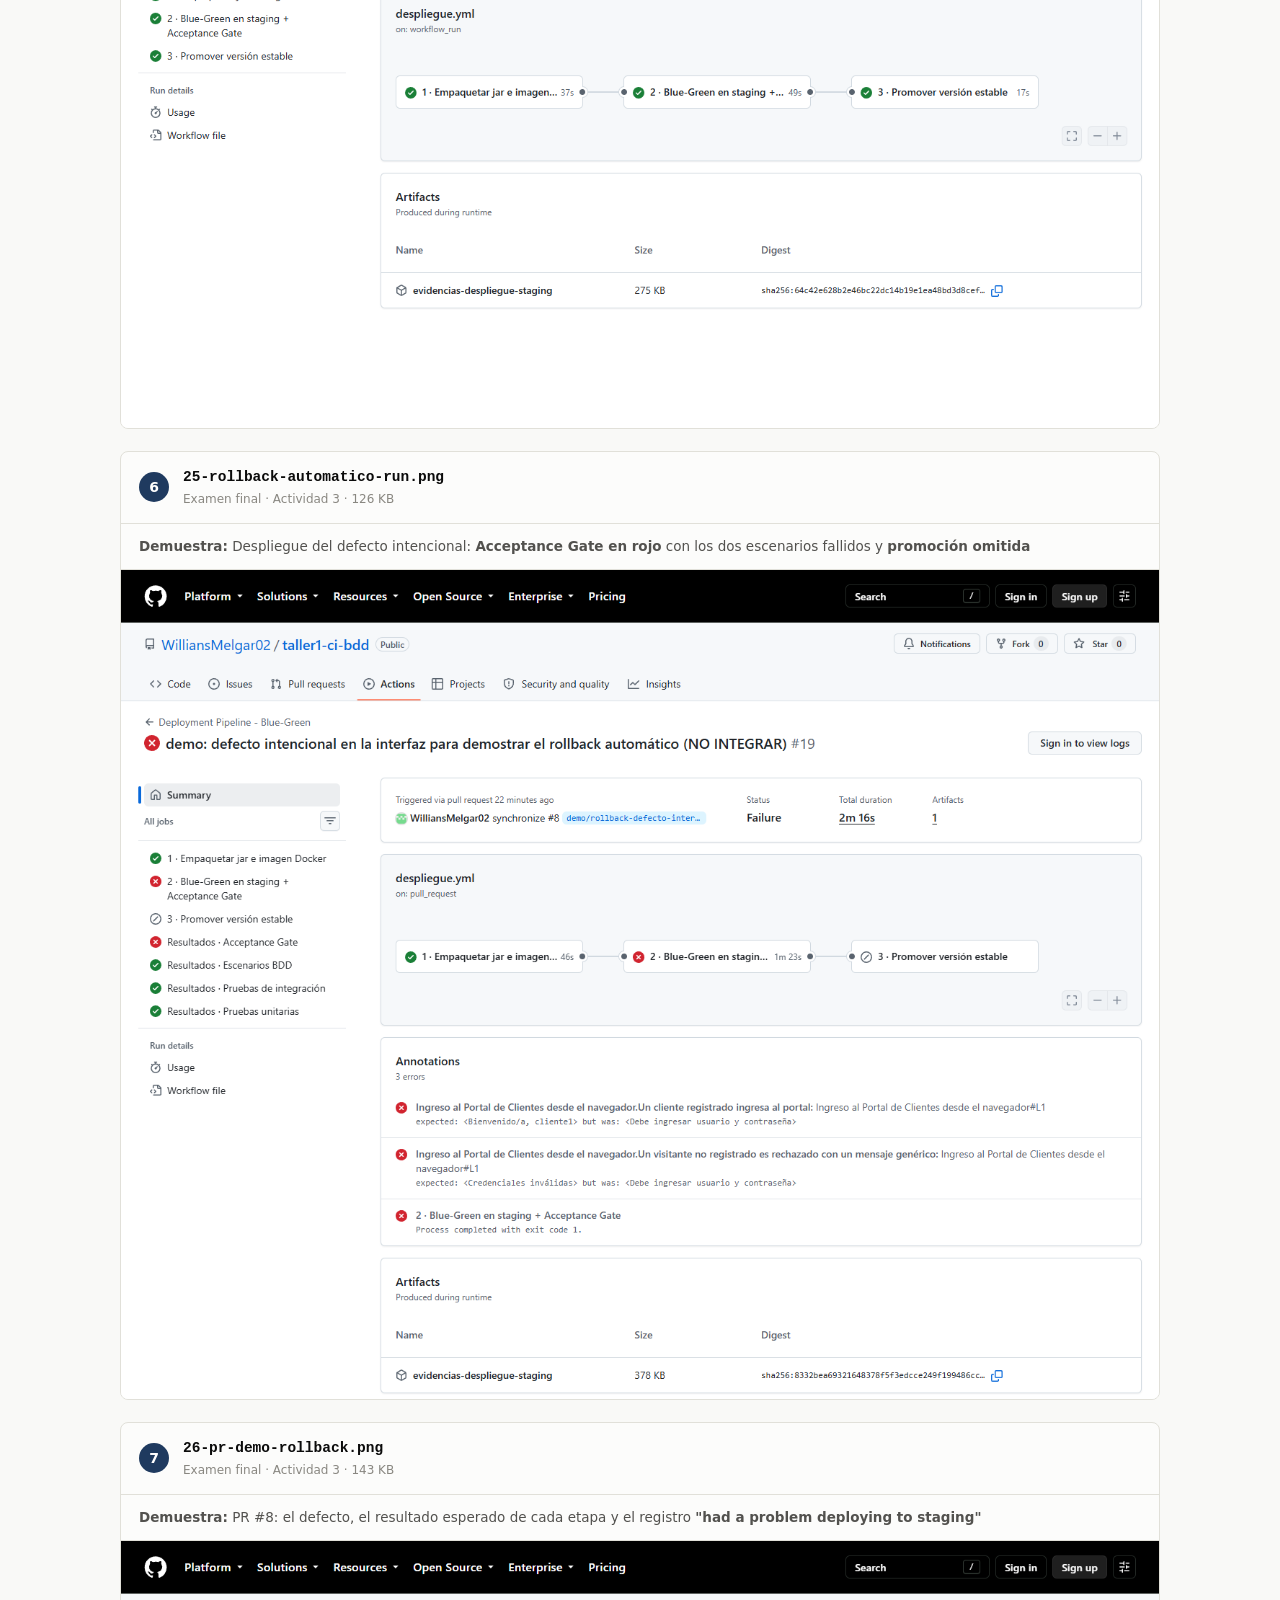
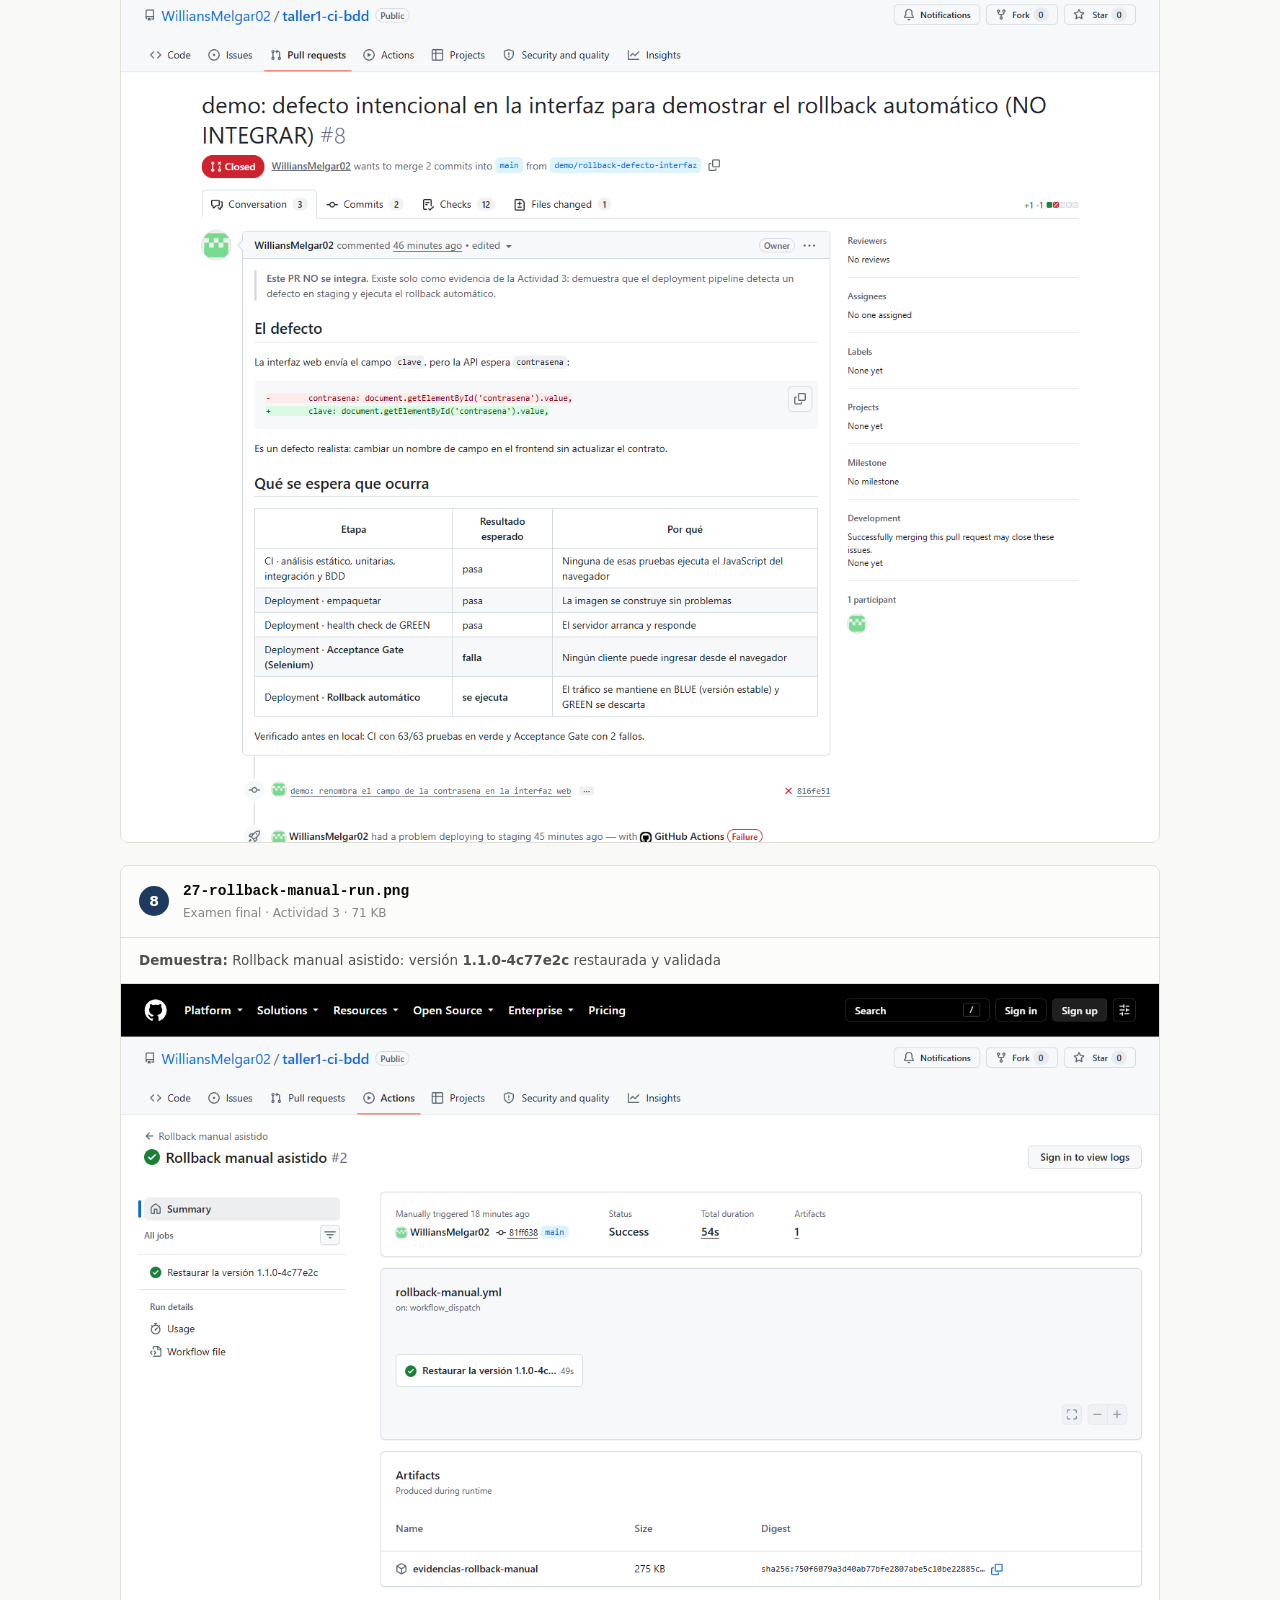
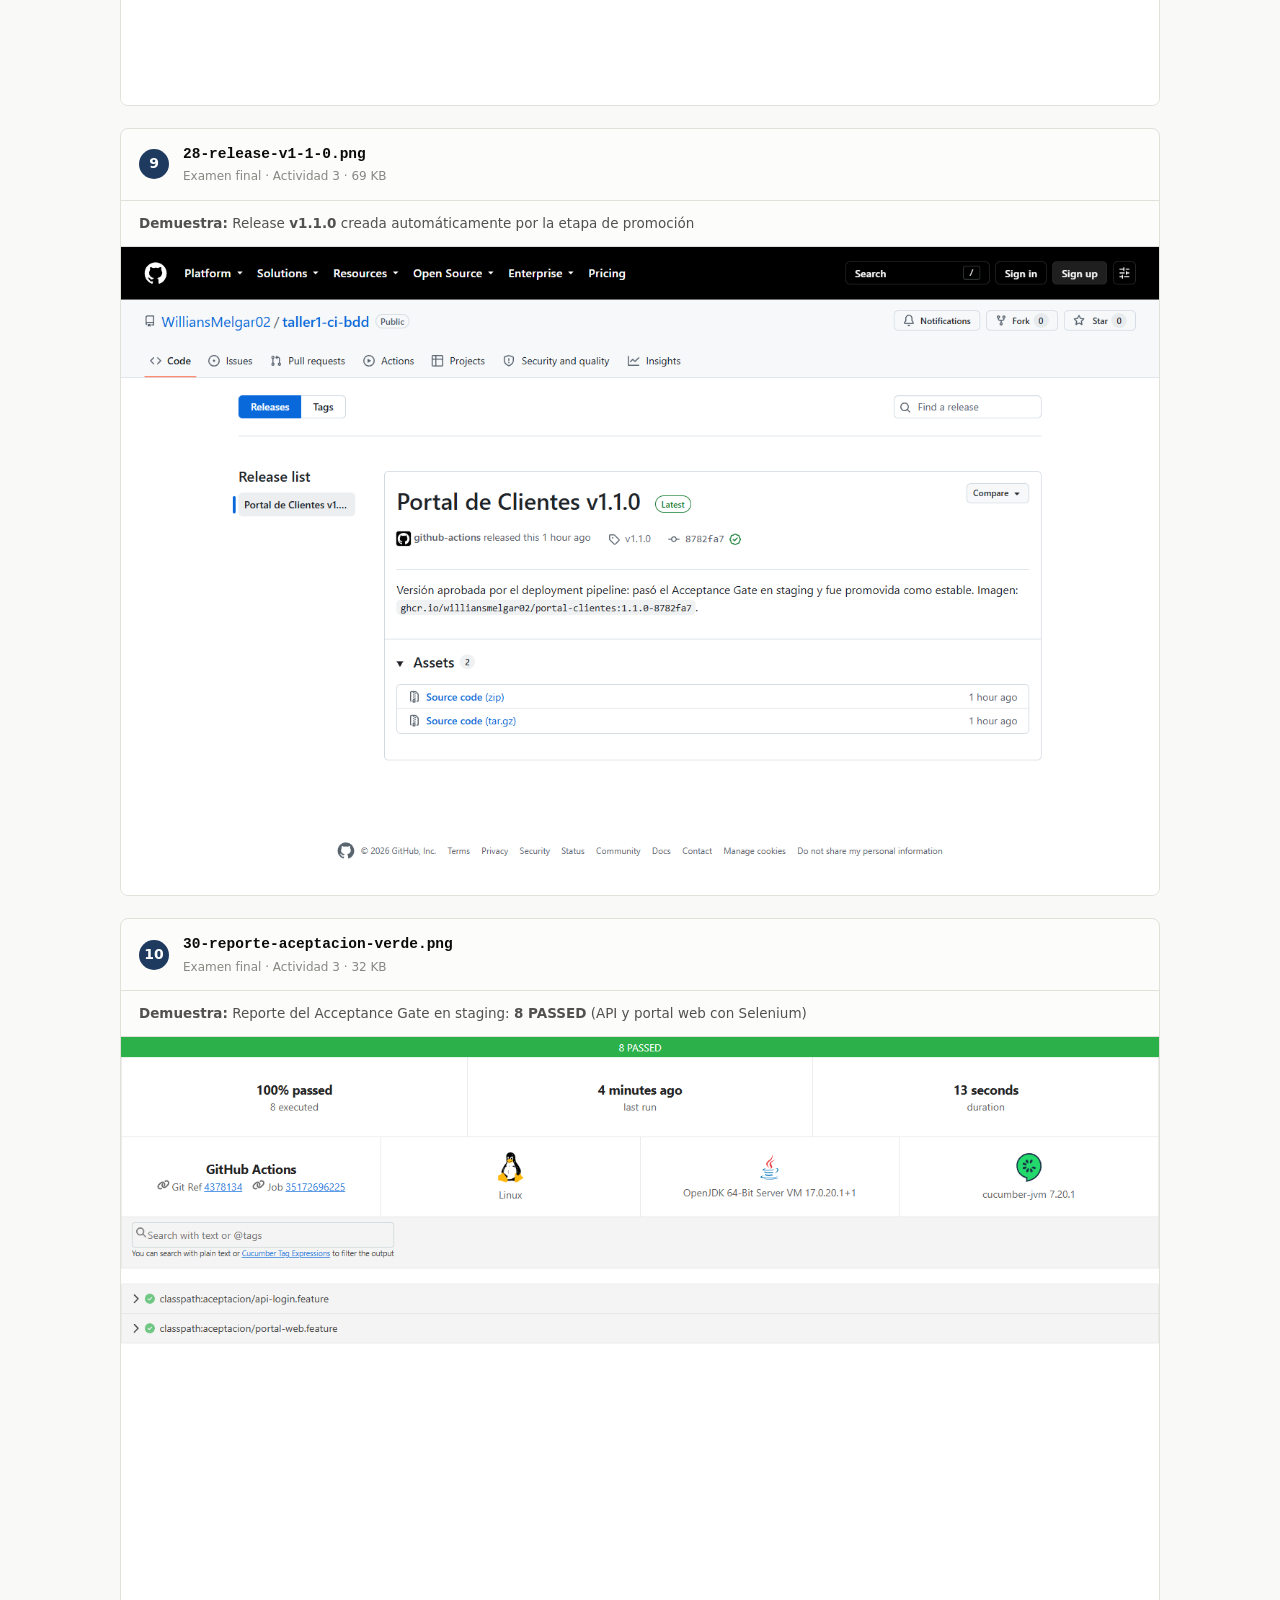
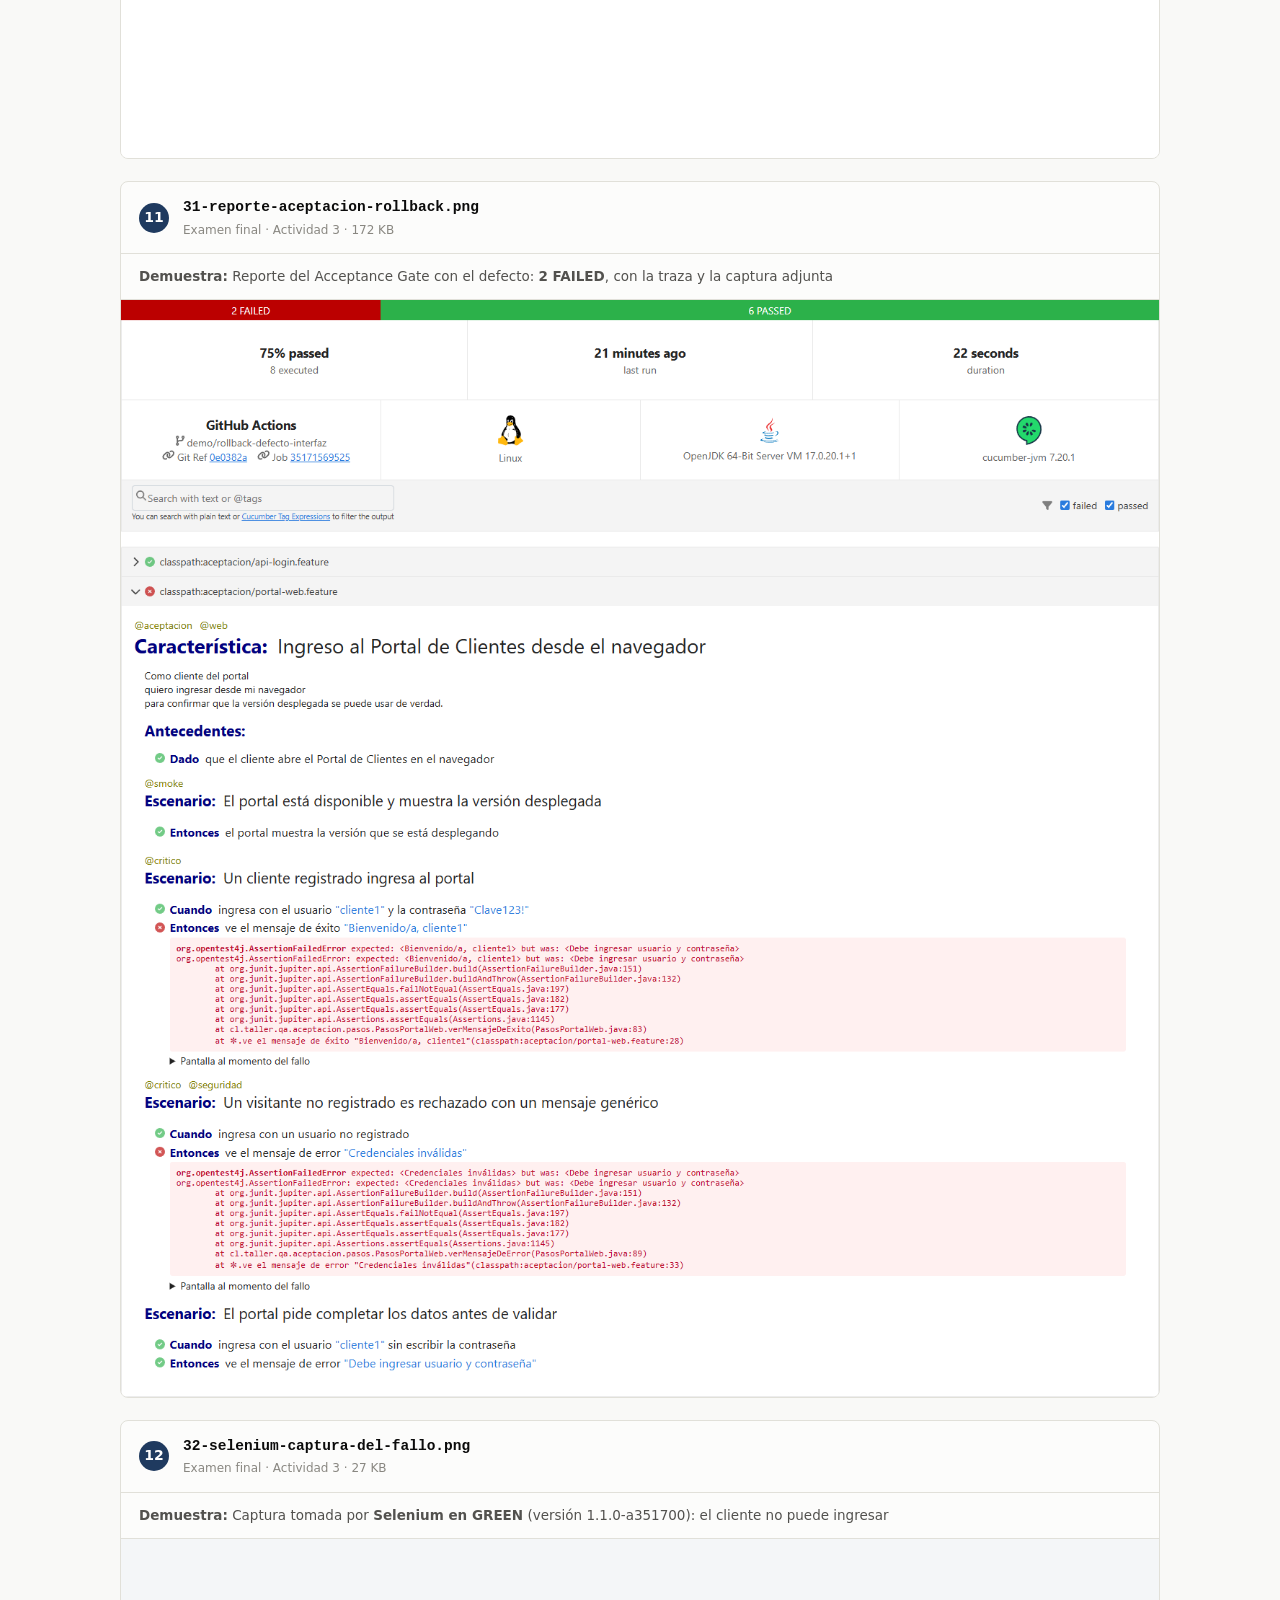
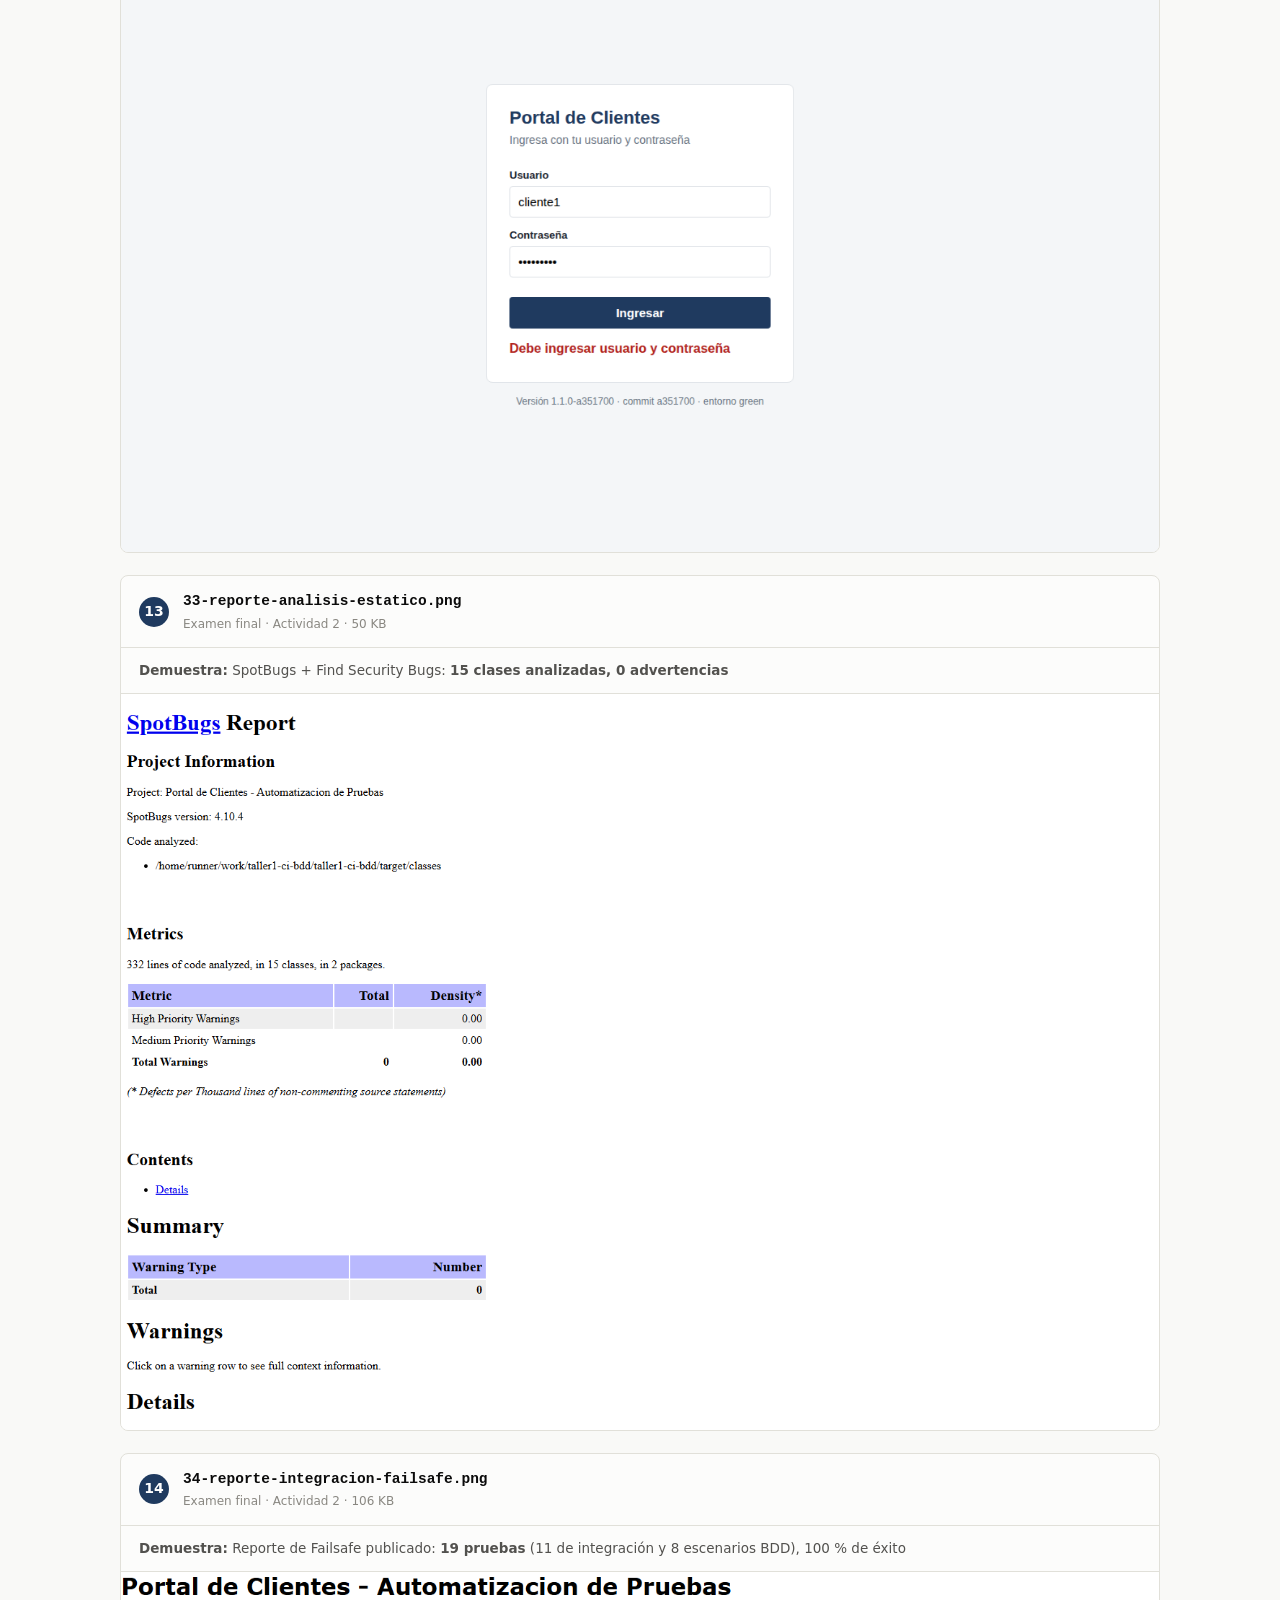
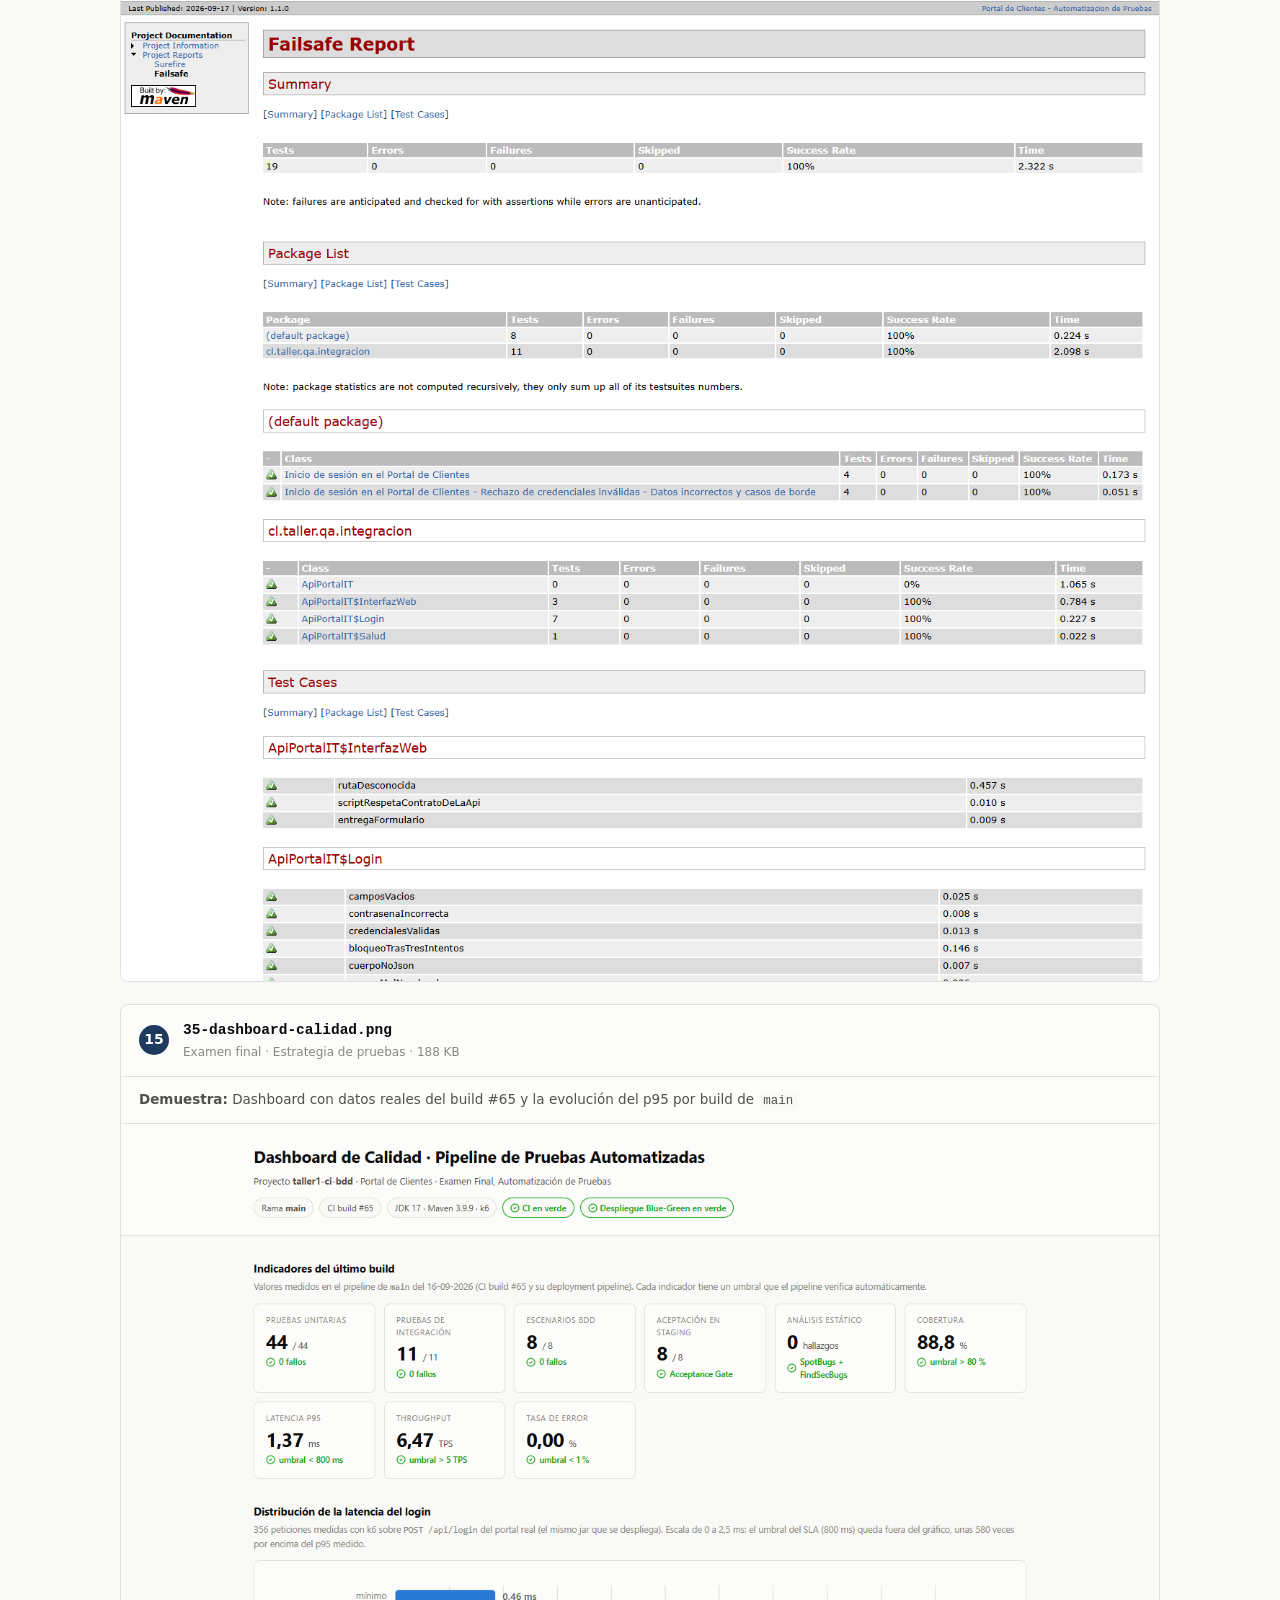
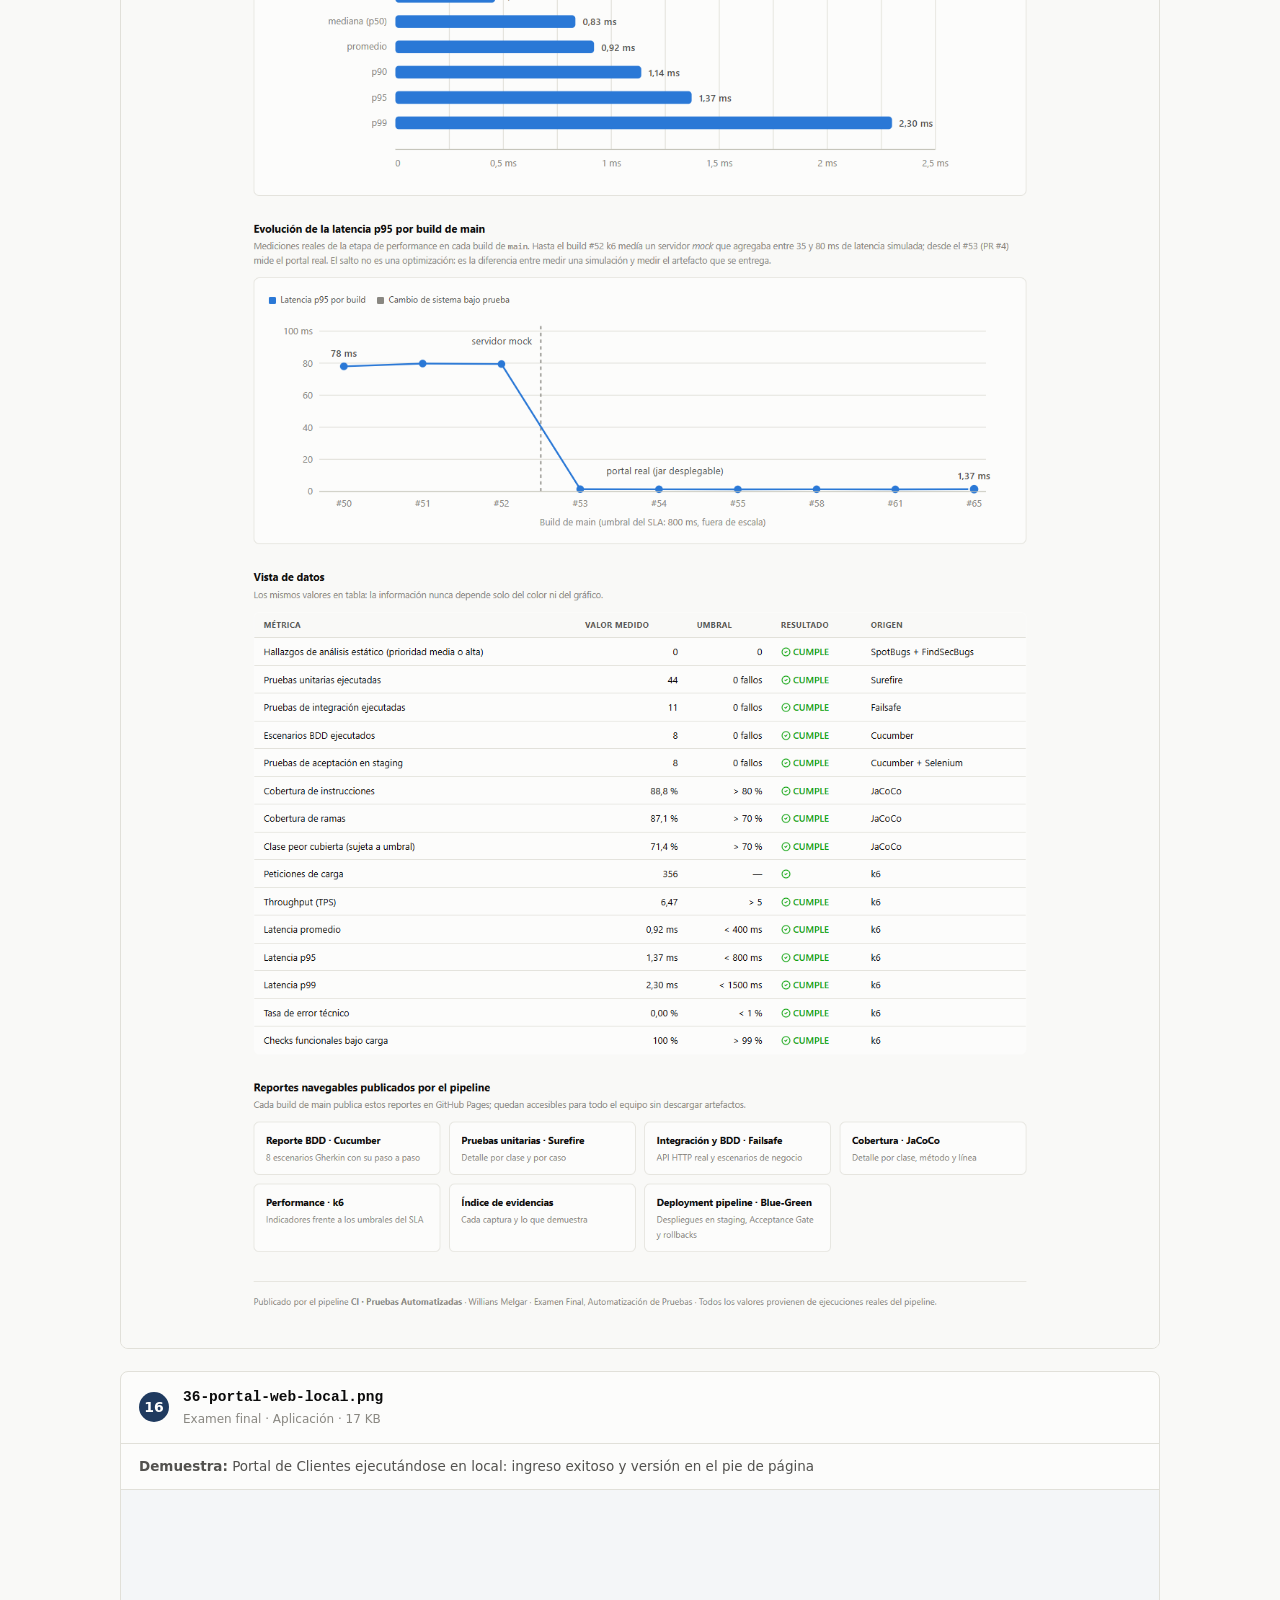
==== commit faf736e8: "docs(evidencias): incorpora capturas, logs y auditoria del examen final Capturas de las paginas real" ====
--- a/docs/evidencias/index.html
+++ b/docs/evidencias/index.html
@@ -1,7 +1,7 @@
 <!doctype html>
 <html lang="es"><head><meta charset="utf-8">
 <meta name="viewport" content="width=device-width, initial-scale=1">
-<title>Índice de evidencias · Taller 1</title>
+<title>Índice de evidencias · Portal de Clientes</title>
 <style>
   :root{
     color-scheme: light;
@@ -39,10 +39,10 @@
   footer{text-align:center;color:var(--tinta-mute);font-size:12.5px;padding:22px}
 </style></head><body>
 <header class="top">
-  <h1>Índice de evidencias &mdash; Taller 1, Unidad II</h1>
-  <p>Las 18 capturas que respaldan el informe, cada una junto a lo que demuestra y a la figura
-     en la que aparece. Todas corresponden a ejecuciones reales.
-     <a href="../../">Volver al dashboard</a></p>
+  <h1>Índice de evidencias &mdash; Portal de Clientes</h1>
+  <p>Las 34 capturas que respaldan el informe, cada una junto a lo que demuestra. Primero las del
+     examen final y después las del Taller 1. Todas corresponden a ejecuciones reales.
+     <a href="../">Volver al dashboard</a></p>
 </header>
 <main>
 
@@ -50,8 +50,232 @@
     <header>
       <span class="n">1</span>
       <div class="titulo">
+        <h2>20-pull-requests-integrados.png</h2>
+        <p class="meta">Examen final · Actividad 1 &middot; 132 KB</p>
+      </div>
+    </header>
+    <p class="demuestra"><strong>Demuestra:</strong> Pull Requests del flujo Trunk-Based: <b>#1 a #10 integrados</b> y el <b>#8 cerrado sin integrar</b> (demostración de rollback)</p>
+    <a href="20-pull-requests-integrados.png" target="_blank" rel="noopener">
+      <img src="20-pull-requests-integrados.png" alt="20-pull-requests-integrados.png" loading="lazy">
+    </a>
+  </section>
+
+  <section class="ficha">
+    <header>
+      <span class="n">2</span>
+      <div class="titulo">
+        <h2>21-historial-main.png</h2>
+        <p class="meta">Examen final · Actividad 1 &middot; 202 KB</p>
+      </div>
+    </header>
+    <p class="demuestra"><strong>Demuestra:</strong> Historial de <code>main</code>: un <b>merge commit por PR</b> sobre ramas cortas con Conventional Commits</p>
+    <a href="21-historial-main.png" target="_blank" rel="noopener">
+      <img src="21-historial-main.png" alt="21-historial-main.png" loading="lazy">
+    </a>
+  </section>
+
+  <section class="ficha">
+    <header>
+      <span class="n">3</span>
+      <div class="titulo">
+        <h2>22-pom-dependencias.png</h2>
+        <p class="meta">Examen final · Actividad 1 &middot; 80 KB</p>
+      </div>
+    </header>
+    <p class="demuestra"><strong>Demuestra:</strong> Dependencias del <code>pom.xml</code>: <b>Gson</b>, <b>JUnit 5</b>, <b>Cucumber</b> y <b>Selenium</b></p>
+    <a href="22-pom-dependencias.png" target="_blank" rel="noopener">
+      <img src="22-pom-dependencias.png" alt="22-pom-dependencias.png" loading="lazy">
+    </a>
+  </section>
+
+  <section class="ficha">
+    <header>
+      <span class="n">4</span>
+      <div class="titulo">
+        <h2>23-ci-pipeline-main.png</h2>
+        <p class="meta">Examen final · Actividad 2 &middot; 125 KB</p>
+      </div>
+    </header>
+    <p class="demuestra"><strong>Demuestra:</strong> Pipeline de CI en <code>main</code> (build #65): <b>cinco etapas en verde</b> y sus artefactos</p>
+    <a href="23-ci-pipeline-main.png" target="_blank" rel="noopener">
+      <img src="23-ci-pipeline-main.png" alt="23-ci-pipeline-main.png" loading="lazy">
+    </a>
+  </section>
+
+  <section class="ficha">
+    <header>
+      <span class="n">5</span>
+      <div class="titulo">
+        <h2>24-despliegue-blue-green-main.png</h2>
+        <p class="meta">Examen final · Actividad 3 &middot; 81 KB</p>
+      </div>
+    </header>
+    <p class="demuestra"><strong>Demuestra:</strong> Deployment pipeline en <code>main</code>: <b>empaquetar, Blue-Green con Acceptance Gate y promoción</b> en verde</p>
+    <a href="24-despliegue-blue-green-main.png" target="_blank" rel="noopener">
+      <img src="24-despliegue-blue-green-main.png" alt="24-despliegue-blue-green-main.png" loading="lazy">
+    </a>
+  </section>
+
+  <section class="ficha">
+    <header>
+      <span class="n">6</span>
+      <div class="titulo">
+        <h2>25-rollback-automatico-run.png</h2>
+        <p class="meta">Examen final · Actividad 3 &middot; 126 KB</p>
+      </div>
+    </header>
+    <p class="demuestra"><strong>Demuestra:</strong> Despliegue del defecto intencional: <b>Acceptance Gate en rojo</b> con los dos escenarios fallidos y <b>promoción omitida</b></p>
+    <a href="25-rollback-automatico-run.png" target="_blank" rel="noopener">
+      <img src="25-rollback-automatico-run.png" alt="25-rollback-automatico-run.png" loading="lazy">
+    </a>
+  </section>
+
+  <section class="ficha">
+    <header>
+      <span class="n">7</span>
+      <div class="titulo">
+        <h2>26-pr-demo-rollback.png</h2>
+        <p class="meta">Examen final · Actividad 3 &middot; 143 KB</p>
+      </div>
+    </header>
+    <p class="demuestra"><strong>Demuestra:</strong> PR #8: el defecto, el resultado esperado de cada etapa y el registro <b>"had a problem deploying to staging"</b></p>
+    <a href="26-pr-demo-rollback.png" target="_blank" rel="noopener">
+      <img src="26-pr-demo-rollback.png" alt="26-pr-demo-rollback.png" loading="lazy">
+    </a>
+  </section>
+
+  <section class="ficha">
+    <header>
+      <span class="n">8</span>
+      <div class="titulo">
+        <h2>27-rollback-manual-run.png</h2>
+        <p class="meta">Examen final · Actividad 3 &middot; 71 KB</p>
+      </div>
+    </header>
+    <p class="demuestra"><strong>Demuestra:</strong> Rollback manual asistido: versión <b>1.1.0-4c77e2c</b> restaurada y validada</p>
+    <a href="27-rollback-manual-run.png" target="_blank" rel="noopener">
+      <img src="27-rollback-manual-run.png" alt="27-rollback-manual-run.png" loading="lazy">
+    </a>
+  </section>
+
+  <section class="ficha">
+    <header>
+      <span class="n">9</span>
+      <div class="titulo">
+        <h2>28-release-v1-1-0.png</h2>
+        <p class="meta">Examen final · Actividad 3 &middot; 69 KB</p>
+      </div>
+    </header>
+    <p class="demuestra"><strong>Demuestra:</strong> Release <b>v1.1.0</b> creada automáticamente por la etapa de promoción</p>
+    <a href="28-release-v1-1-0.png" target="_blank" rel="noopener">
+      <img src="28-release-v1-1-0.png" alt="28-release-v1-1-0.png" loading="lazy">
+    </a>
+  </section>
+
+  <section class="ficha">
+    <header>
+      <span class="n">10</span>
+      <div class="titulo">
+        <h2>30-reporte-aceptacion-verde.png</h2>
+        <p class="meta">Examen final · Actividad 3 &middot; 32 KB</p>
+      </div>
+    </header>
+    <p class="demuestra"><strong>Demuestra:</strong> Reporte del Acceptance Gate en staging: <b>8 PASSED</b> (API y portal web con Selenium)</p>
+    <a href="30-reporte-aceptacion-verde.png" target="_blank" rel="noopener">
+      <img src="30-reporte-aceptacion-verde.png" alt="30-reporte-aceptacion-verde.png" loading="lazy">
+    </a>
+  </section>
+
+  <section class="ficha">
+    <header>
+      <span class="n">11</span>
+      <div class="titulo">
+        <h2>31-reporte-aceptacion-rollback.png</h2>
+        <p class="meta">Examen final · Actividad 3 &middot; 172 KB</p>
+      </div>
+    </header>
+    <p class="demuestra"><strong>Demuestra:</strong> Reporte del Acceptance Gate con el defecto: <b>2 FAILED</b>, con la traza y la captura adjunta</p>
+    <a href="31-reporte-aceptacion-rollback.png" target="_blank" rel="noopener">
+      <img src="31-reporte-aceptacion-rollback.png" alt="31-reporte-aceptacion-rollback.png" loading="lazy">
+    </a>
+  </section>
+
+  <section class="ficha">
+    <header>
+      <span class="n">12</span>
+      <div class="titulo">
+        <h2>32-selenium-captura-del-fallo.png</h2>
+        <p class="meta">Examen final · Actividad 3 &middot; 27 KB</p>
+      </div>
+    </header>
+    <p class="demuestra"><strong>Demuestra:</strong> Captura tomada por <b>Selenium en GREEN</b> (versión 1.1.0-a351700): el cliente no puede ingresar</p>
+    <a href="32-selenium-captura-del-fallo.png" target="_blank" rel="noopener">
+      <img src="32-selenium-captura-del-fallo.png" alt="32-selenium-captura-del-fallo.png" loading="lazy">
+    </a>
+  </section>
+
+  <section class="ficha">
+    <header>
+      <span class="n">13</span>
+      <div class="titulo">
+        <h2>33-reporte-analisis-estatico.png</h2>
+        <p class="meta">Examen final · Actividad 2 &middot; 50 KB</p>
+      </div>
+    </header>
+    <p class="demuestra"><strong>Demuestra:</strong> SpotBugs + Find Security Bugs: <b>15 clases analizadas, 0 advertencias</b></p>
+    <a href="33-reporte-analisis-estatico.png" target="_blank" rel="noopener">
+      <img src="33-reporte-analisis-estatico.png" alt="33-reporte-analisis-estatico.png" loading="lazy">
+    </a>
+  </section>
+
+  <section class="ficha">
+    <header>
+      <span class="n">14</span>
+      <div class="titulo">
+        <h2>34-reporte-integracion-failsafe.png</h2>
+        <p class="meta">Examen final · Actividad 2 &middot; 106 KB</p>
+      </div>
+    </header>
+    <p class="demuestra"><strong>Demuestra:</strong> Reporte de Failsafe publicado: <b>19 pruebas</b> (11 de integración y 8 escenarios BDD), 100 % de éxito</p>
+    <a href="34-reporte-integracion-failsafe.png" target="_blank" rel="noopener">
+      <img src="34-reporte-integracion-failsafe.png" alt="34-reporte-integracion-failsafe.png" loading="lazy">
+    </a>
+  </section>
+
+  <section class="ficha">
+    <header>
+      <span class="n">15</span>
+      <div class="titulo">
+        <h2>35-dashboard-calidad.png</h2>
+        <p class="meta">Examen final · Estrategia de pruebas &middot; 188 KB</p>
+      </div>
+    </header>
+    <p class="demuestra"><strong>Demuestra:</strong> Dashboard con datos reales del build #65 y la evolución del p95 por build de <code>main</code></p>
+    <a href="35-dashboard-calidad.png" target="_blank" rel="noopener">
+      <img src="35-dashboard-calidad.png" alt="35-dashboard-calidad.png" loading="lazy">
+    </a>
+  </section>
+
+  <section class="ficha">
+    <header>
+      <span class="n">16</span>
+      <div class="titulo">
+        <h2>36-portal-web-local.png</h2>
+        <p class="meta">Examen final · Aplicación &middot; 17 KB</p>
+      </div>
+    </header>
+    <p class="demuestra"><strong>Demuestra:</strong> Portal de Clientes ejecutándose en local: ingreso exitoso y versión en el pie de página</p>
+    <a href="36-portal-web-local.png" target="_blank" rel="noopener">
+      <img src="36-portal-web-local.png" alt="36-portal-web-local.png" loading="lazy">
+    </a>
+  </section>
+
+  <section class="ficha">
+    <header>
+      <span class="n">17</span>
+      <div class="titulo">
         <h2>01-mvn-test-local.png</h2>
-        <p class="meta">Fig. 2 del informe &middot; 106 KB</p>
+        <p class="meta">Taller 1 · Fig. 2 &middot; 106 KB</p>
       </div>
     </header>
     <p class="demuestra"><strong>Demuestra:</strong> Ejecución local de <code>mvn clean test</code>: las cuatro suites de Calculadora, <b>Tests run: 28</b> y <b>BUILD SUCCESS</b></p>
@@ -62,10 +286,10 @@
 
   <section class="ficha">
     <header>
-      <span class="n">2</span>
+      <span class="n">18</span>
       <div class="titulo">
         <h2>02-mvn-verify-bdd.png</h2>
-        <p class="meta">Fig. 7 del informe &middot; 128 KB</p>
+        <p class="meta">Taller 1 · Fig. 7 &middot; 128 KB</p>
       </div>
     </header>
     <p class="demuestra"><strong>Demuestra:</strong> Los ocho escenarios BDD en español con sus acentos correctos, <b>Tests run: 8</b> y <b>BUILD SUCCESS</b></p>
@@ -76,10 +300,10 @@
 
   <section class="ficha">
     <header>
-      <span class="n">3</span>
+      <span class="n">19</span>
       <div class="titulo">
         <h2>02b-escenarios-bdd-smoke.png</h2>
-        <p class="meta">Fig. 8 del informe &middot; 128 KB</p>
+        <p class="meta">Taller 1 · Fig. 8 &middot; 128 KB</p>
       </div>
     </header>
     <p class="demuestra"><strong>Demuestra:</strong> Ejecución selectiva con el filtro <code>@smoke</code>: <b>Skipped: 7</b>, es decir un solo escenario ejecutado</p>
@@ -90,10 +314,10 @@
 
   <section class="ficha">
     <header>
-      <span class="n">4</span>
+      <span class="n">20</span>
       <div class="titulo">
         <h2>03-reporte-bdd-cucumber.png</h2>
-        <p class="meta">Fig. 11 del informe &middot; 241 KB</p>
+        <p class="meta">Taller 1 · Fig. 11 &middot; 241 KB</p>
       </div>
     </header>
     <p class="demuestra"><strong>Demuestra:</strong> Reporte de Cucumber: <b>8 PASSED</b>, con los escenarios expandidos y la tabla de Ejemplos del Esquema del escenario</p>
@@ -104,10 +328,10 @@
 
   <section class="ficha">
     <header>
-      <span class="n">5</span>
+      <span class="n">21</span>
       <div class="titulo">
         <h2>04-reporte-surefire.png</h2>
-        <p class="meta">Fig. 5 del informe &middot; 191 KB</p>
+        <p class="meta">Taller 1 · Fig. 5 &middot; 191 KB</p>
       </div>
     </header>
     <p class="demuestra"><strong>Demuestra:</strong> Reporte de Surefire con las <b>28</b> pruebas unitarias, 0 errores y 100 % de éxito</p>
@@ -118,10 +342,10 @@
 
   <section class="ficha">
     <header>
-      <span class="n">6</span>
+      <span class="n">22</span>
       <div class="titulo">
         <h2>05-reporte-performance-k6.png</h2>
-        <p class="meta">Fig. 13 del informe &middot; 72 KB</p>
+        <p class="meta">Taller 1 · Fig. 13 &middot; 72 KB</p>
       </div>
     </header>
     <p class="demuestra"><strong>Demuestra:</strong> Reporte de k6 con estado <b>APROBADA</b> y cada indicador contrastado con su umbral</p>
@@ -132,10 +356,10 @@
 
   <section class="ficha">
     <header>
-      <span class="n">7</span>
+      <span class="n">23</span>
       <div class="titulo">
         <h2>07-git-log-ramas.png</h2>
-        <p class="meta">Fig. 1 del informe &middot; 128 KB</p>
+        <p class="meta">Taller 1 · Fig. 1 &middot; 128 KB</p>
       </div>
     </header>
     <p class="demuestra"><strong>Demuestra:</strong> Ramas locales y remotas, y el árbol de commits con los merges <b>PR #3 a #7</b></p>
@@ -146,10 +370,10 @@
 
   <section class="ficha">
     <header>
-      <span class="n">8</span>
+      <span class="n">24</span>
       <div class="titulo">
         <h2>08-estructura-proyecto.png</h2>
-        <p class="meta">Fig. 3 del informe &middot; 80 KB</p>
+        <p class="meta">Taller 1 · Fig. 3 &middot; 80 KB</p>
       </div>
     </header>
     <p class="demuestra"><strong>Demuestra:</strong> Estructura del proyecto versionado, sin <code>target/</code> ni <code>.git/</code></p>
@@ -160,10 +384,10 @@
 
   <section class="ficha">
     <header>
-      <span class="n">9</span>
+      <span class="n">25</span>
       <div class="titulo">
         <h2>09-k6-consola.png</h2>
-        <p class="meta">Fig. 12 del informe &middot; 80 KB</p>
+        <p class="meta">Taller 1 · Fig. 12 &middot; 80 KB</p>
       </div>
     </header>
     <p class="demuestra"><strong>Demuestra:</strong> Prueba de carga: <b>APROBADA</b>, 328 peticiones, <b>5,91 TPS</b>, p95 <b>93,90 ms</b> y 0 % de error</p>
@@ -174,10 +398,10 @@
 
   <section class="ficha">
     <header>
-      <span class="n">10</span>
+      <span class="n">26</span>
       <div class="titulo">
         <h2>11-reporte-failsafe.png</h2>
-        <p class="meta">Fig. 6 del informe &middot; 115 KB</p>
+        <p class="meta">Taller 1 · Fig. 6 &middot; 115 KB</p>
       </div>
     </header>
     <p class="demuestra"><strong>Demuestra:</strong> Reporte de Failsafe con los <b>8</b> escenarios de la suite de aceptación</p>
@@ -188,10 +412,10 @@
 
   <section class="ficha">
     <header>
-      <span class="n">11</span>
+      <span class="n">27</span>
       <div class="titulo">
         <h2>12-completo-github-actions.jpeg</h2>
-        <p class="meta">— del informe &middot; 1628 KB</p>
+        <p class="meta">Taller 1 &middot; 1628 KB</p>
       </div>
     </header>
     <p class="demuestra"><strong>Demuestra:</strong> Página completa del run, de la que se recortan las figuras 9, 10 y 16</p>
@@ -202,10 +426,10 @@
 
   <section class="ficha">
     <header>
-      <span class="n">12</span>
+      <span class="n">28</span>
       <div class="titulo">
         <h2>12-github-actions-pipeline.png</h2>
-        <p class="meta">Fig. 9 del informe &middot; 629 KB</p>
+        <p class="meta">Taller 1 · Fig. 9 &middot; 629 KB</p>
       </div>
     </header>
     <p class="demuestra"><strong>Demuestra:</strong> Pipeline en GitHub Actions: las <b>cinco etapas en verde</b> y el detalle de las pruebas unitarias</p>
@@ -216,10 +440,10 @@
 
   <section class="ficha">
     <header>
-      <span class="n">13</span>
+      <span class="n">29</span>
       <div class="titulo">
         <h2>13-github-actions-metricas.png</h2>
-        <p class="meta">Fig. 10 del informe &middot; 469 KB</p>
+        <p class="meta">Taller 1 · Fig. 10 &middot; 469 KB</p>
       </div>
     </header>
     <p class="demuestra"><strong>Demuestra:</strong> Métricas publicadas por el run: escenarios BDD, <b>cobertura JaCoCo</b> y los seis indicadores de performance</p>
@@ -230,10 +454,10 @@
 
   <section class="ficha">
     <header>
-      <span class="n">14</span>
+      <span class="n">30</span>
       <div class="titulo">
         <h2>14-completo-dashboard.jpeg</h2>
-        <p class="meta">— del informe &middot; 547 KB</p>
+        <p class="meta">Taller 1 &middot; 547 KB</p>
       </div>
     </header>
     <p class="demuestra"><strong>Demuestra:</strong> Página completa del dashboard, de la que se recortan las figuras 14 y 15</p>
@@ -244,10 +468,10 @@
 
   <section class="ficha">
     <header>
-      <span class="n">15</span>
+      <span class="n">31</span>
       <div class="titulo">
         <h2>14-dashboard-publicado.png</h2>
-        <p class="meta">Fig. 14 del informe &middot; 294 KB</p>
+        <p class="meta">Taller 1 · Fig. 14 &middot; 294 KB</p>
       </div>
     </header>
     <p class="demuestra"><strong>Demuestra:</strong> Dashboard en GitHub Pages: <b>28/28</b> unitarias, <b>8/8</b> BDD, <b>cobertura 99,1 %</b>, p95 <b>94 ms</b> y <b>5,91 TPS</b></p>
@@ -258,10 +482,10 @@
 
   <section class="ficha">
     <header>
-      <span class="n">16</span>
+      <span class="n">32</span>
       <div class="titulo">
         <h2>14b-dashboard-datos.png</h2>
-        <p class="meta">Fig. 15 del informe &middot; 300 KB</p>
+        <p class="meta">Taller 1 · Fig. 15 &middot; 300 KB</p>
       </div>
     </header>
     <p class="demuestra"><strong>Demuestra:</strong> Evolución del percentil 95 por build, la vista de datos en tabla y los enlaces a los reportes navegables</p>
@@ -272,10 +496,10 @@
 
   <section class="ficha">
     <header>
-      <span class="n">17</span>
+      <span class="n">33</span>
       <div class="titulo">
         <h2>15-github-actions-artefactos.png</h2>
-        <p class="meta">Fig. 16 del informe &middot; 477 KB</p>
+        <p class="meta">Taller 1 · Fig. 16 &middot; 477 KB</p>
       </div>
     </header>
     <p class="demuestra"><strong>Demuestra:</strong> Etapa <b>5 · Alertas automáticas</b> y los cuatro artefactos publicados por el pipeline</p>
@@ -286,10 +510,10 @@
 
   <section class="ficha">
     <header>
-      <span class="n">18</span>
+      <span class="n">34</span>
       <div class="titulo">
         <h2>16-reporte-cobertura.png</h2>
-        <p class="meta">Fig. 4 del informe &middot; 85 KB</p>
+        <p class="meta">Taller 1 · Fig. 4 &middot; 85 KB</p>
       </div>
     </header>
     <p class="demuestra"><strong>Demuestra:</strong> Reporte de JaCoCo con el detalle por clase: <b>Calculadora al 100 %</b> tras cubrir los métodos que faltaban</p>
@@ -298,5 +522,5 @@
     </a>
   </section>
 </main>
-<footer>Taller 1 &middot; Evaluación Unidad II &middot; Willians Melgar</footer>
+<footer>Examen Final y Taller 1 &middot; Automatización de Pruebas &middot; Willians Melgar</footer>
 </body></html>
